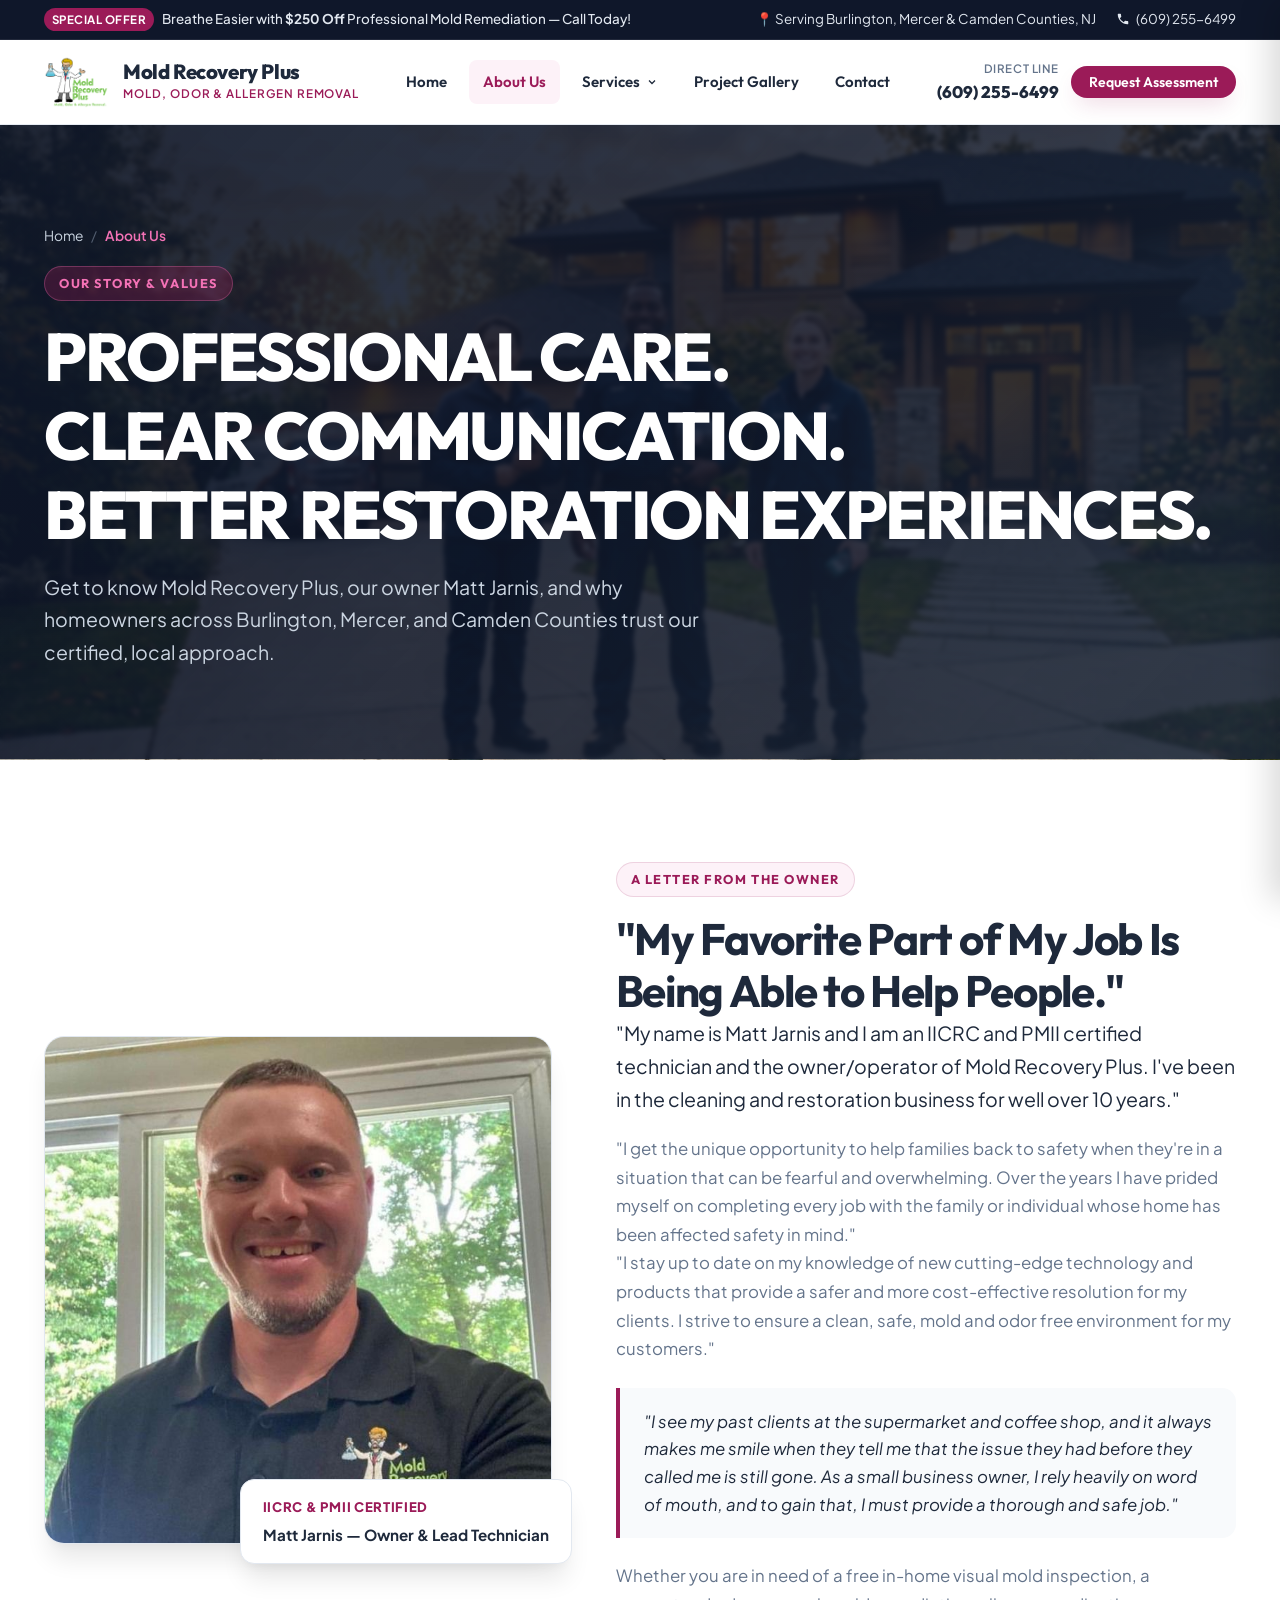
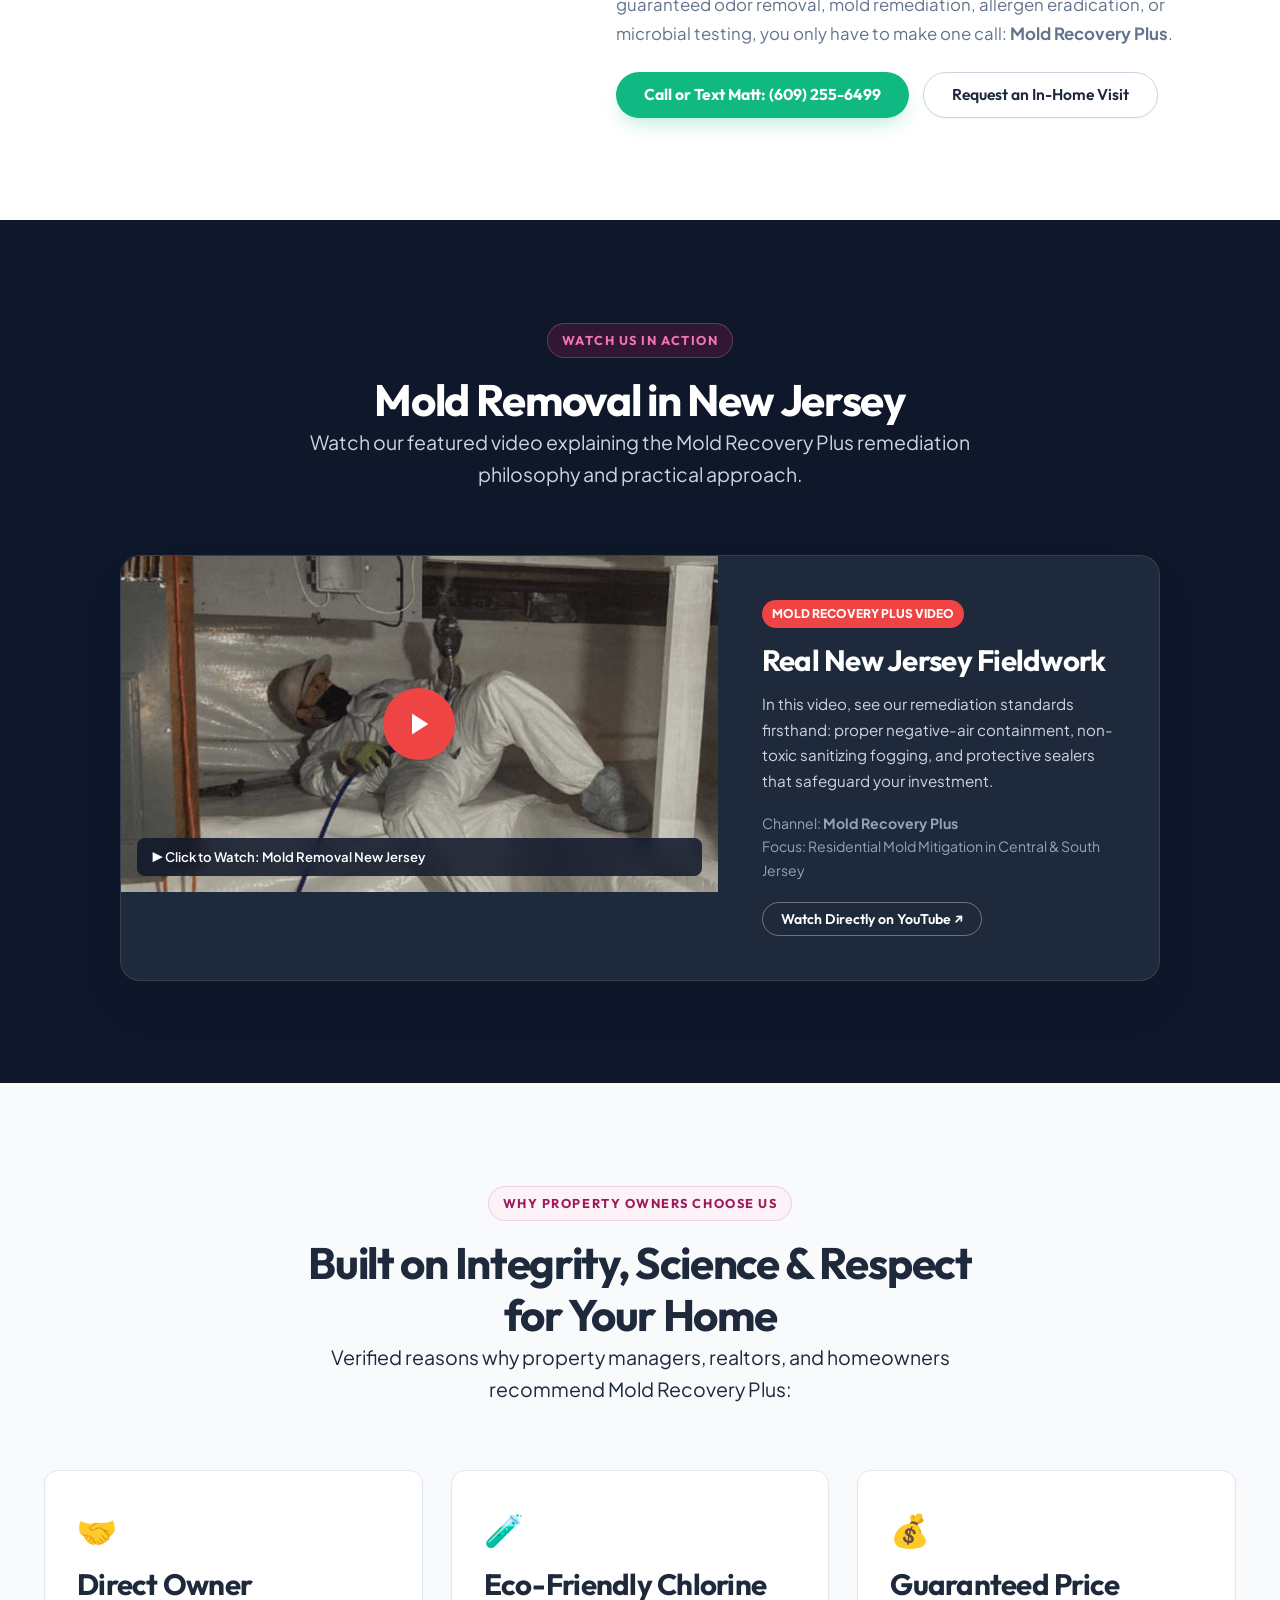
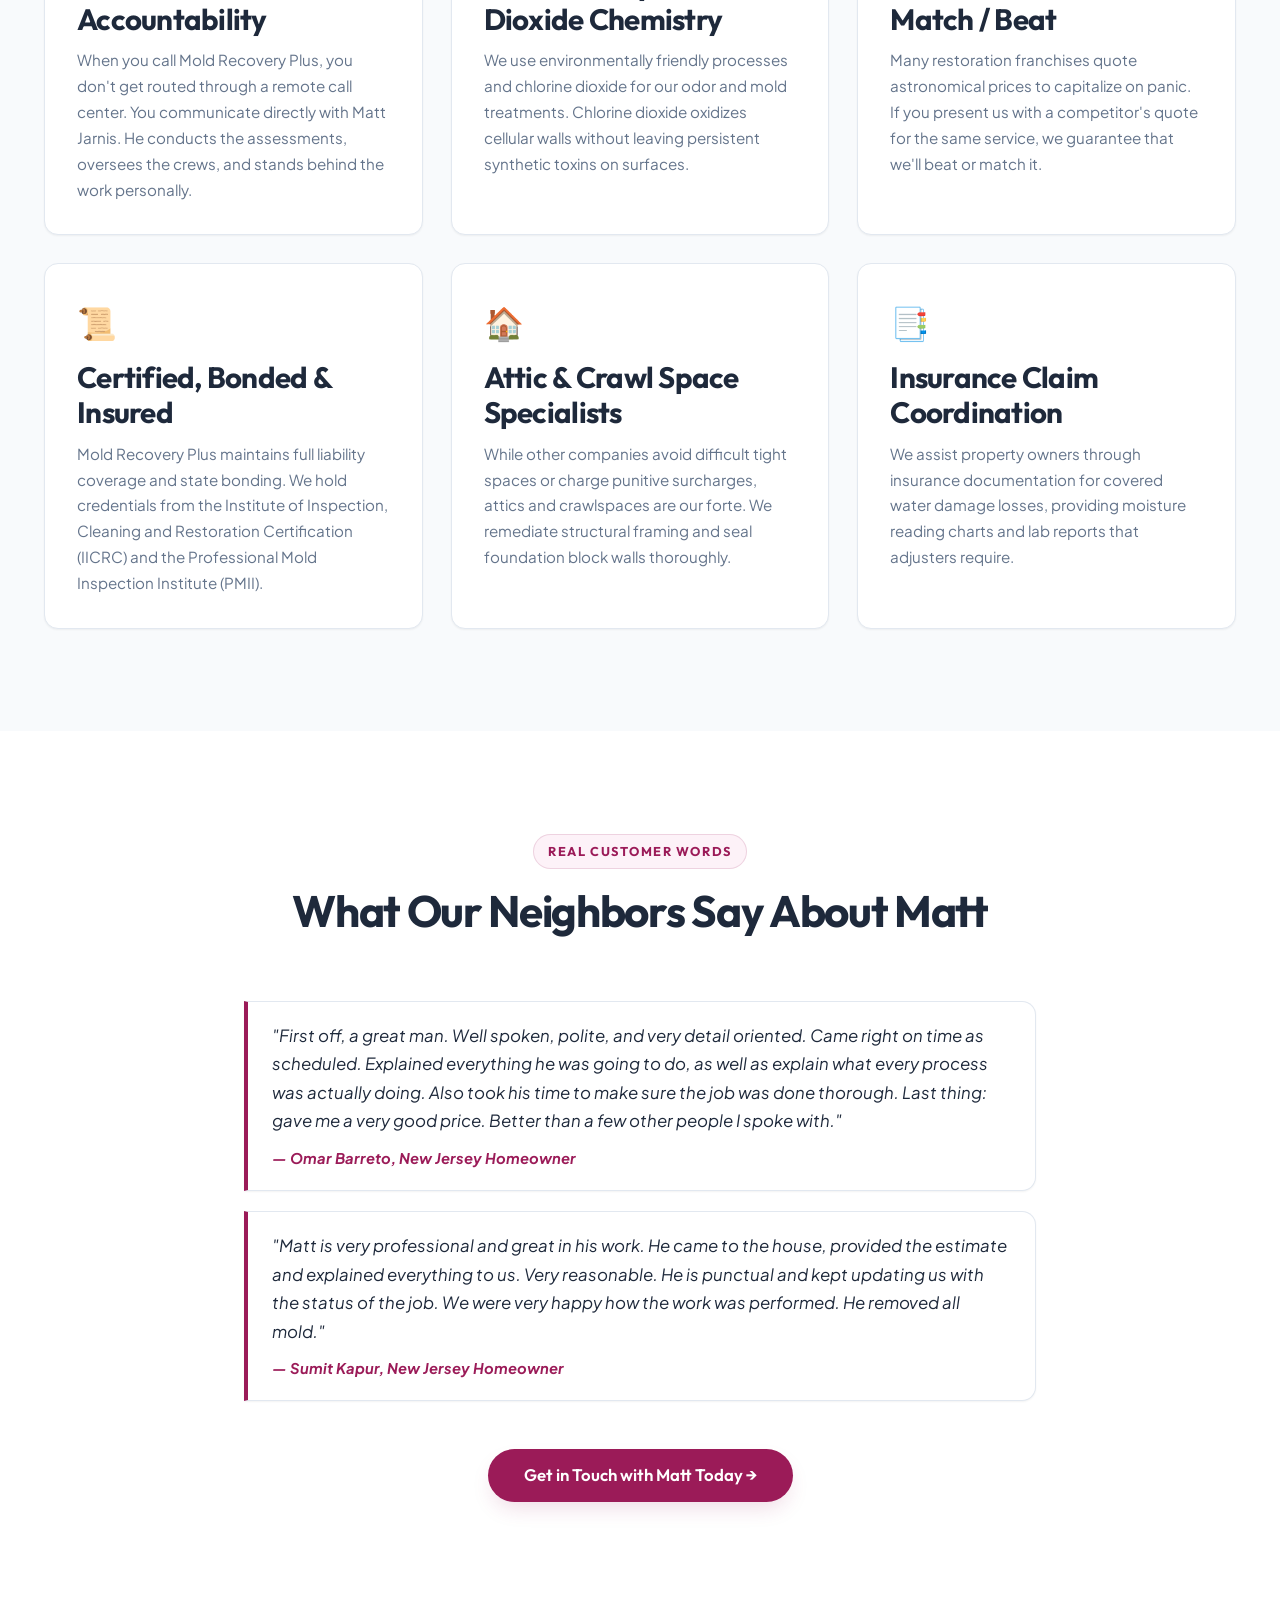
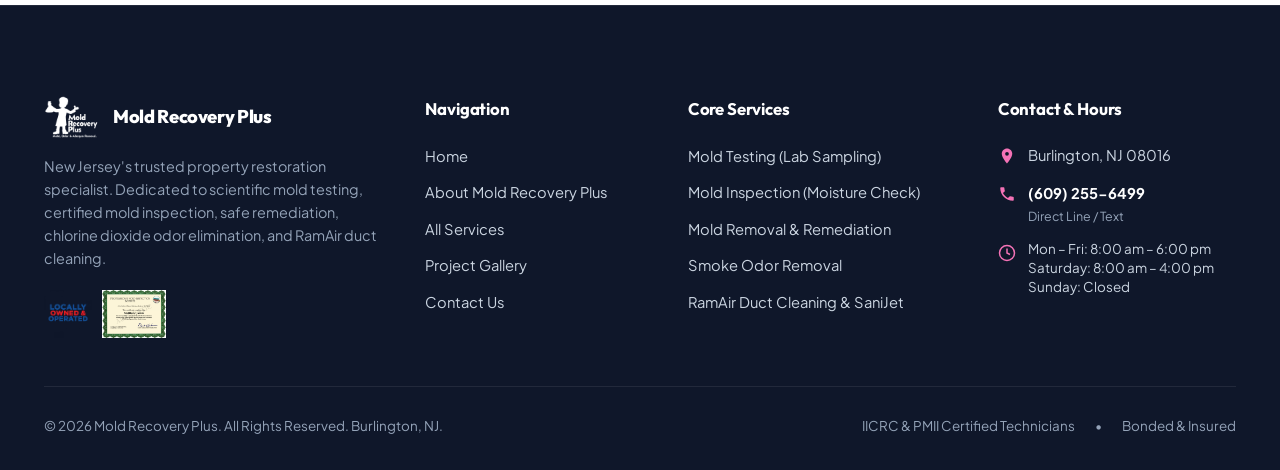
==== about.html @ 07873520 "first commit" ====
<!DOCTYPE html>
<html lang="en">
<head>
  <meta charset="UTF-8">
  <meta name="viewport" content="width=device-width, initial-scale=1.0">
  <title>About Mold Recovery Plus | Owner Matt Jarnis | New Jersey Restoration</title>
  <meta name="description" content="Learn about Mold Recovery Plus, led by IICRC & PMII certified technician Matt Jarnis. Over 10 years of trusted, owner-operated property restoration in Burlington & Mercer County, NJ.">
  <link rel="canonical" href="https://www.moldandodorsgonenj.com/why-choose-us">
  <link rel="stylesheet" href="css/styles.css">
  <link rel="icon" type="image/png" href="assets/images/logo.png">
  <meta name="referrer" content="strict-origin-when-cross-origin">
</head>
<body>

  <!-- Top Announcement Bar -->
  <aside class="top-bar" aria-label="Announcement">
    <div class="container top-bar-inner">
      <div class="top-bar-promo">
        <span class="badge">SPECIAL OFFER</span>
        <span>Breathe Easier with <strong>$250 Off</strong> Professional Mold Remediation — Call Today!</span>
      </div>
      <div class="top-bar-contacts">
        <span>📍 Serving Burlington, Mercer &amp; Camden Counties, NJ</span>
        <a href="tel:6092556499">
          <svg width="14" height="14" viewBox="0 0 24 24" fill="currentColor"><path d="M6.62 10.79c1.44 2.83 3.76 5.14 6.59 6.59l2.2-2.2c.27-.27.67-.36 1.02-.24 1.12.37 2.33.57 3.57.57.55 0 1 .45 1 1V20c0 .55-.45 1-1 1-9.39 0-17-7.61-17-17 0-.55.45-1 1-1h3.5c.55 0 1 .45 1 1 0 1.25.2 2.45.57 3.57.11.35.03.74-.25 1.02l-2.2 2.2z"/></svg>
          (609) 255-6499
        </a>
      </div>
    </div>
  </aside>

  <!-- Header -->
  <header class="main-header" role="banner">
    <div class="container header-inner">
      <a href="index.html" class="logo-wrapper">
        <img src="assets/images/logo.png" alt="Mold Recovery Plus Logo" class="logo-img" width="180" height="52">
        <div class="logo-text">
          <span class="logo-name">Mold Recovery Plus</span>
          <span class="logo-tagline">Mold, Odor &amp; Allergen Removal</span>
        </div>
      </a>

      <!-- Desktop Nav -->
      <nav class="nav-menu" aria-label="Main Navigation">
        <div class="nav-item"><a href="index.html" class="nav-link">Home</a></div>
        <div class="nav-item"><a href="about.html" class="nav-link active">About Us</a></div>
        
        <div class="nav-item has-dropdown">
          <a href="services.html" class="nav-link" aria-haspopup="true" aria-expanded="false">
            Services
            <svg width="12" height="12" viewBox="0 0 24 24" fill="none" stroke="currentColor" stroke-width="2.5"><polyline points="6 9 12 15 18 9"/></svg>
          </a>
          <div class="nav-dropdown" role="menu">
            <a href="services/mold-testing.html" class="dropdown-link" role="menuitem">
              <div class="dropdown-icon">🧪</div>
              <div class="dropdown-text">
                <span class="dropdown-title">Mold Testing</span>
                <span class="dropdown-desc">Scientific air &amp; surface certified lab analysis</span>
              </div>
            </a>
            <a href="services/mold-inspection.html" class="dropdown-link" role="menuitem">
              <div class="dropdown-icon">🔍</div>
              <div class="dropdown-text">
                <span class="dropdown-title">Mold Inspection</span>
                <span class="dropdown-desc">Thermal imaging &amp; moisture mapping assessment</span>
              </div>
            </a>
            <a href="services/mold-removal.html" class="dropdown-link" role="menuitem">
              <div class="dropdown-icon">🛡️</div>
              <div class="dropdown-text">
                <span class="dropdown-title">Mold Removal</span>
                <span class="dropdown-desc">Containment, TAVS vapor treatment &amp; sealers</span>
              </div>
            </a>
            <a href="services/smoke-odor-removal.html" class="dropdown-link" role="menuitem">
              <div class="dropdown-icon">💨</div>
              <div class="dropdown-text">
                <span class="dropdown-title">Smoke Odor Removal</span>
                <span class="dropdown-desc">Deep-penetrating Chlorine Dioxide technology</span>
              </div>
            </a>
            <a href="services/air-duct-cleaning.html" class="dropdown-link" role="menuitem">
              <div class="dropdown-icon">🌀</div>
              <div class="dropdown-text">
                <span class="dropdown-title">Air Duct Cleaning</span>
                <span class="dropdown-desc">RamAir &amp; SaniJet 99.99% microbial sanitization</span>
              </div>
            </a>
            <div class="dropdown-footer">
              <a href="services.html">View All Services Overview →</a>
            </div>
          </div>
        </div>

        <div class="nav-item"><a href="gallery.html" class="nav-link">Project Gallery</a></div>
        <div class="nav-item"><a href="contact.html" class="nav-link">Contact</a></div>
      </nav>

      <div class="header-actions">
        <div class="header-phone">
          <span class="header-phone-label">Direct Line</span>
          <a href="tel:6092556499" class="header-phone-number">(609) 255-6499</a>
        </div>
        <a href="contact.html" class="btn btn-primary btn-sm">Request Assessment</a>
        <button class="mobile-toggle" aria-label="Open mobile navigation menu">
          <svg width="24" height="24" viewBox="0 0 24 24" fill="none" stroke="currentColor" stroke-width="2"><line x1="3" y1="12" x2="21" y2="12"/><line x1="3" y1="6" x2="21" y2="6"/><line x1="3" y1="18" x2="21" y2="18"/></svg>
        </button>
      </div>
    </div>
  </header>

  <!-- Mobile Drawer -->
  <div class="drawer-overlay"></div>
  <aside class="mobile-drawer" aria-label="Mobile Navigation Drawer">
    <div class="mobile-drawer-header">
      <div class="logo-wrapper">
        <img src="assets/images/logo.png" alt="Mold Recovery Plus Logo" class="logo-img" style="height: 40px;">
        <span class="logo-name" style="font-size: 1.1rem;">Mold Recovery Plus</span>
      </div>
      <button class="mobile-drawer-close" aria-label="Close menu">&times;</button>
    </div>
    <nav class="mobile-nav-list">
      <a href="index.html" class="mobile-nav-link">Home</a>
      <a href="about.html" class="mobile-nav-link active">About Us</a>
      <div class="has-mobile-submenu">
        <a href="services.html" class="mobile-nav-link mobile-submenu-toggle">
          <span>Services</span>
          <span class="toggle-icon">▼</span>
        </a>
        <div class="mobile-submenu">
          <a href="services.html">All Services Overview</a>
          <a href="services/mold-testing.html">🧪 Mold Testing</a>
          <a href="services/mold-inspection.html">🔍 Mold Inspection</a>
          <a href="services/mold-removal.html">🛡️ Mold Removal</a>
          <a href="services/smoke-odor-removal.html">💨 Smoke Odor Removal</a>
          <a href="services/air-duct-cleaning.html">🌀 Air Duct Cleaning</a>
        </div>
      </div>
      <a href="gallery.html" class="mobile-nav-link">Project Gallery</a>
      <a href="contact.html" class="mobile-nav-link">Contact</a>
    </nav>
    <div class="mobile-drawer-cta">
      <a href="tel:6092556499" class="btn btn-phone">Call (609) 255-6499</a>
      <a href="contact.html" class="btn btn-primary">Free Inspection Inquiry</a>
    </div>
  </aside>

  <!-- About Hero -->
  <section class="page-hero page-hero-about">
    <div class="container">
      <div class="breadcrumbs">
        <a href="index.html">Home</a>
        <span class="separator">/</span>
        <span class="current">About Us</span>
      </div>
      <span class="eyebrow" style="background: rgba(155, 27, 88, 0.3); color: #F472B6; border-color: rgba(244,114,182,0.3);">
        OUR STORY &amp; VALUES
      </span>
      <h1>PROFESSIONAL CARE.<br>CLEAR COMMUNICATION.<br>BETTER RESTORATION EXPERIENCES.</h1>
      <p class="lead">
        Get to know Mold Recovery Plus, our owner Matt Jarnis, and why homeowners across Burlington, Mercer, and Camden Counties trust our certified, local approach.
      </p>
    </div>
  </section>

  <!-- Founder Message & Authentic Background -->
  <section class="section">
    <div class="container owner-story-grid">
      <div class="owner-card-visual">
        <div class="owner-image-frame">
          <img src="assets/images/matt-jarnis.jpg" alt="Matt Jarnis, Owner and Operator of Mold Recovery Plus" width="480" height="600">
        </div>
        <div class="owner-credential-badge">
          <span class="owner-badge-title">IICRC &amp; PMII Certified</span>
          <span class="owner-badge-sub">Matt Jarnis — Owner &amp; Lead Technician</span>
        </div>
      </div>

      <div>
        <span class="eyebrow">A Letter from the Owner</span>
        <h2>"My Favorite Part of My Job Is Being Able to Help People."</h2>
        <p class="lead" style="margin-bottom: 20px;">
          "My name is Matt Jarnis and I am an IICRC and PMII certified technician and the owner/operator of Mold Recovery Plus. I've been in the cleaning and restoration business for well over 10 years."
        </p>
        
        <p>
          "I get the unique opportunity to help families back to safety when they're in a situation that can be fearful and overwhelming. Over the years I have prided myself on completing every job with the family or individual whose home has been affected safety in mind."
        </p>

        <p>
          "I stay up to date on my knowledge of new cutting-edge technology and products that provide a safer and more cost-effective resolution for my clients. I strive to ensure a clean, safe, mold and odor free environment for my customers."
        </p>

        <div class="quote-box">
          "I see my past clients at the supermarket and coffee shop, and it always makes me smile when they tell me that the issue they had before they called me is still gone. As a small business owner, I rely heavily on word of mouth, and to gain that, I must provide a thorough and safe job."
        </div>

        <p>
          Whether you are in need of a free in-home visual mold inspection, a guaranteed odor removal, mold remediation, allergen eradication, or microbial testing, you only have to make one call: <strong>Mold Recovery Plus</strong>.
        </p>

        <div style="margin-top: 24px; display: flex; gap: 14px; flex-wrap: wrap;">
          <a href="tel:6092556499" class="btn btn-phone">Call or Text Matt: (609) 255-6499</a>
          <a href="contact.html" class="btn btn-secondary">Request an In-Home Visit</a>
        </div>
      </div>
    </div>
  </section>

  <!-- Video Showcase on About Page -->
  <section class="section section-dark">
    <div class="container">
      <div class="section-header text-center">
        <span class="eyebrow">Watch Us in Action</span>
        <h2>Mold Removal in New Jersey</h2>
        <p class="lead">Watch our featured video explaining the Mold Recovery Plus remediation philosophy and practical approach.</p>
      </div>

      <div class="video-feature-card" style="max-width: 1040px; margin: 0 auto;">
        <div class="video-frame-wrap" id="youtube-facade" data-video-id="8bl6xXmY_KE" role="button" tabindex="0" aria-label="Play Mold Removal New Jersey Video">
          <div class="video-facade-overlay">
            <img src="https://img.youtube.com/vi/8bl6xXmY_KE/maxresdefault.jpg" onerror="this.src='assets/images/crawlspace-sealer-worker.jpg'" alt="Mold Removal New Jersey by Mold Recovery Plus Video Thumbnail" class="video-facade-thumb">
            <div class="video-play-btn-pulse" aria-hidden="true">
              <svg width="28" height="28" viewBox="0 0 24 24" fill="#FFFFFF"><polygon points="6 3 20 12 6 21 6 3"/></svg>
            </div>
            <div class="video-facade-caption">
              <span>▶ Click to Watch: Mold Removal New Jersey</span>
            </div>
          </div>
          <iframe 
            id="youtube-iframe"
            style="display: none;"
            data-src="https://www.youtube.com/embed/8bl6xXmY_KE?autoplay=1&amp;rel=0&amp;modestbranding=1" 
            title="Mold Removal New Jersey by Mold Recovery Plus" 
            allow="accelerometer; autoplay; clipboard-write; encrypted-media; gyroscope; picture-in-picture; web-share" 
            referrerpolicy="strict-origin-when-cross-origin"
            allowfullscreen>
          </iframe>
        </div>
        <div class="video-content-wrap">
          <span class="video-badge">MOLD RECOVERY PLUS VIDEO</span>
          <h3 style="color: #fff; margin-bottom: 12px;">Real New Jersey Fieldwork</h3>
          <p style="color: #CBD5E1; font-size: 0.95rem; margin-bottom: 18px;">
            In this video, see our remediation standards firsthand: proper negative-air containment, non-toxic sanitizing fogging, and protective sealers that safeguard your investment.
          </p>
          <div style="font-size: 0.88rem; color: #94A3B8;">
            Channel: <strong>Mold Recovery Plus</strong><br>
            Focus: Residential Mold Mitigation in Central &amp; South Jersey
          </div>
          <div style="margin-top: 20px;">
            <a href="https://www.youtube.com/watch?v=8bl6xXmY_KE" target="_blank" rel="noopener noreferrer" class="btn btn-outline-white btn-sm">Watch Directly on YouTube ↗</a>
          </div>
        </div>
      </div>
    </div>
  </section>

  <!-- Why Customers Choose Us: Verified Principles -->
  <section class="section section-subtle">
    <div class="container">
      <div class="section-header text-center">
        <span class="eyebrow">Why Property Owners Choose Us</span>
        <h2>Built on Integrity, Science &amp; Respect for Your Home</h2>
        <p class="lead">Verified reasons why property managers, realtors, and homeowners recommend Mold Recovery Plus:</p>
      </div>

      <div style="display: grid; grid-template-columns: repeat(auto-fit, minmax(320px, 1fr)); gap: 28px;">
        <div style="background: #fff; padding: 32px; border-radius: var(--radius-md); border: 1px solid var(--color-border-subtle); box-shadow: var(--shadow-sm);">
          <div style="font-size: 2rem; margin-bottom: 12px;">🤝</div>
          <h3 style="margin-bottom: 10px;">Direct Owner Accountability</h3>
          <p style="font-size: 0.95rem;">
            When you call Mold Recovery Plus, you don't get routed through a remote call center. You communicate directly with Matt Jarnis. He conducts the assessments, oversees the crews, and stands behind the work personally.
          </p>
        </div>

        <div style="background: #fff; padding: 32px; border-radius: var(--radius-md); border: 1px solid var(--color-border-subtle); box-shadow: var(--shadow-sm);">
          <div style="font-size: 2rem; margin-bottom: 12px;">🧪</div>
          <h3 style="margin-bottom: 10px;">Eco-Friendly Chlorine Dioxide Chemistry</h3>
          <p style="font-size: 0.95rem;">
            We use environmentally friendly processes and chlorine dioxide for our odor and mold treatments. Chlorine dioxide oxidizes cellular walls without leaving persistent synthetic toxins on surfaces.
          </p>
        </div>

        <div style="background: #fff; padding: 32px; border-radius: var(--radius-md); border: 1px solid var(--color-border-subtle); box-shadow: var(--shadow-sm);">
          <div style="font-size: 2rem; margin-bottom: 12px;">💰</div>
          <h3 style="margin-bottom: 10px;">Guaranteed Price Match / Beat</h3>
          <p style="font-size: 0.95rem;">
            Many restoration franchises quote astronomical prices to capitalize on panic. If you present us with a competitor's quote for the same service, we guarantee that we'll beat or match it.
          </p>
        </div>

        <div style="background: #fff; padding: 32px; border-radius: var(--radius-md); border: 1px solid var(--color-border-subtle); box-shadow: var(--shadow-sm);">
          <div style="font-size: 2rem; margin-bottom: 12px;">📜</div>
          <h3 style="margin-bottom: 10px;">Certified, Bonded &amp; Insured</h3>
          <p style="font-size: 0.95rem;">
            Mold Recovery Plus maintains full liability coverage and state bonding. We hold credentials from the Institute of Inspection, Cleaning and Restoration Certification (IICRC) and the Professional Mold Inspection Institute (PMII).
          </p>
        </div>

        <div style="background: #fff; padding: 32px; border-radius: var(--radius-md); border: 1px solid var(--color-border-subtle); box-shadow: var(--shadow-sm);">
          <div style="font-size: 2rem; margin-bottom: 12px;">🏠</div>
          <h3 style="margin-bottom: 10px;">Attic &amp; Crawl Space Specialists</h3>
          <p style="font-size: 0.95rem;">
            While other companies avoid difficult tight spaces or charge punitive surcharges, attics and crawlspaces are our forte. We remediate structural framing and seal foundation block walls thoroughly.
          </p>
        </div>

        <div style="background: #fff; padding: 32px; border-radius: var(--radius-md); border: 1px solid var(--color-border-subtle); box-shadow: var(--shadow-sm);">
          <div style="font-size: 2rem; margin-bottom: 12px;">📑</div>
          <h3 style="margin-bottom: 10px;">Insurance Claim Coordination</h3>
          <p style="font-size: 0.95rem;">
            We assist property owners through insurance documentation for covered water damage losses, providing moisture reading charts and lab reports that adjusters require.
          </p>
        </div>
      </div>
    </div>
  </section>

  <!-- Customer Proof on About Page -->
  <section class="section">
    <div class="container container-narrow">
      <div class="section-header text-center">
        <span class="eyebrow">Real Customer Words</span>
        <h2>What Our Neighbors Say About Matt</h2>
      </div>

      <div style="display: flex; flex-direction: column; gap: 20px;">
        <div class="quote-box" style="margin: 0; background: #fff; border: 1px solid var(--color-border-subtle); border-left: 4px solid var(--color-brand-primary); box-shadow: var(--shadow-sm);">
          <p style="font-style: italic; margin-bottom: 10px; color: var(--color-text-main);">
            "First off, a great man. Well spoken, polite, and very detail oriented. Came right on time as scheduled. Explained everything he was going to do, as well as explain what every process was actually doing. Also took his time to make sure the job was done thorough. Last thing: gave me a very good price. Better than a few other people I spoke with."
          </p>
          <div style="font-weight: 700; font-size: 0.92rem; color: var(--color-brand-primary);">— Omar Barreto, New Jersey Homeowner</div>
        </div>

        <div class="quote-box" style="margin: 0; background: #fff; border: 1px solid var(--color-border-subtle); border-left: 4px solid var(--color-brand-primary); box-shadow: var(--shadow-sm);">
          <p style="font-style: italic; margin-bottom: 10px; color: var(--color-text-main);">
            "Matt is very professional and great in his work. He came to the house, provided the estimate and explained everything to us. Very reasonable. He is punctual and kept updating us with the status of the job. We were very happy how the work was performed. He removed all mold."
          </p>
          <div style="font-weight: 700; font-size: 0.92rem; color: var(--color-brand-primary);">— Sumit Kapur, New Jersey Homeowner</div>
        </div>
      </div>

      <div style="margin-top: 48px; text-align: center;">
        <a href="contact.html" class="btn btn-primary btn-lg">Get in Touch with Matt Today →</a>
      </div>
    </div>
  </section>

  <!-- Footer -->
  <footer class="site-footer" role="contentinfo">
    <div class="container">
      <div class="footer-grid">
        <div>
          <a href="index.html" class="logo-wrapper" style="margin-bottom: 16px;">
            <img src="assets/images/logo.png" alt="Mold Recovery Plus Logo" class="logo-img" style="filter: brightness(0) invert(1); height: 44px;">
            <span class="logo-name" style="color: #fff; font-size: 1.15rem;">Mold Recovery Plus</span>
          </a>
          <p style="font-size: 0.9rem; line-height: 1.6; color: #94A3B8; margin-bottom: 20px;">
            New Jersey's trusted property restoration specialist. Dedicated to scientific mold testing, certified mold inspection, safe remediation, chlorine dioxide odor elimination, and RamAir duct cleaning.
          </p>
          <div style="display: flex; gap: 10px; align-items: center;">
            <img src="assets/images/locally-owned.png" alt="Locally Owned and Operated" style="height: 48px; width: auto;" loading="lazy">
            <img src="assets/images/mold-cert.png" alt="Certified Mold Remediation Technician" style="height: 48px; width: auto;" loading="lazy">
          </div>
        </div>

        <div>
          <div class="footer-col-title">Navigation</div>
          <ul class="footer-links">
            <li><a href="index.html">Home</a></li>
            <li><a href="about.html">About Mold Recovery Plus</a></li>
            <li><a href="services.html">All Services</a></li>
            <li><a href="gallery.html">Project Gallery</a></li>
            <li><a href="contact.html">Contact Us</a></li>
          </ul>
        </div>

        <div>
          <div class="footer-col-title">Core Services</div>
          <ul class="footer-links">
            <li><a href="services/mold-testing.html">Mold Testing (Lab Sampling)</a></li>
            <li><a href="services/mold-inspection.html">Mold Inspection (Moisture Check)</a></li>
            <li><a href="services/mold-removal.html">Mold Removal &amp; Remediation</a></li>
            <li><a href="services/smoke-odor-removal.html">Smoke Odor Removal</a></li>
            <li><a href="services/air-duct-cleaning.html">RamAir Duct Cleaning &amp; SaniJet</a></li>
          </ul>
        </div>

        <div>
          <div class="footer-col-title">Contact &amp; Hours</div>
          <div class="footer-contact-item">
            <svg width="18" height="18" viewBox="0 0 24 24" fill="currentColor"><path d="M12 2C8.13 2 5 5.13 5 9c0 5.25 7 13 7 13s7-7.75 7-13c0-3.87-3.13-7-7-7zm0 9.5a2.5 2.5 0 0 1 0-5 2.5 2.5 0 0 1 0 5z"/></svg>
            <div>Burlington, NJ 08016</div>
          </div>
          <div class="footer-contact-item">
            <svg width="18" height="18" viewBox="0 0 24 24" fill="currentColor"><path d="M6.62 10.79c1.44 2.83 3.76 5.14 6.59 6.59l2.2-2.2c.27-.27.67-.36 1.02-.24 1.12.37 2.33.57 3.57.57.55 0 1 .45 1 1V20c0 .55-.45 1-1 1-9.39 0-17-7.61-17-17 0-.55.45-1 1-1h3.5c.55 0 1 .45 1 1 0 1.25.2 2.45.57 3.57.11.35.03.74-.25 1.02l-2.2 2.2z"/></svg>
            <div>
              <a href="tel:6092556499" style="color: #fff; font-weight: 700;">(609) 255-6499</a>
              <div style="font-size: 0.78rem; color: #94A3B8;">Direct Line / Text</div>
            </div>
          </div>
          <div class="footer-contact-item">
            <svg width="18" height="18" viewBox="0 0 24 24" fill="none" stroke="currentColor" stroke-width="2"><circle cx="12" cy="12" r="10"/><polyline points="12 6 12 12 16 14"/></svg>
            <div style="font-size: 0.84rem; line-height: 1.4;">
              Mon – Fri: 8:00 am – 6:00 pm<br>
              Saturday: 8:00 am – 4:00 pm<br>
              Sunday: Closed
            </div>
          </div>
        </div>
      </div>

      <div class="footer-bottom">
        <div>
          &copy; <span class="current-year">2026</span> Mold Recovery Plus. All Rights Reserved. Burlington, NJ.
        </div>
        <div class="footer-legal-links">
          <span>IICRC &amp; PMII Certified Technicians</span>
          <span>•</span>
          <span>Bonded &amp; Insured</span>
        </div>
      </div>
    </div>
  </footer>

  <a href="tel:6092556499" class="floating-mobile-call" aria-label="Direct Call to Mold Recovery Plus">
    <svg width="18" height="18" viewBox="0 0 24 24" fill="currentColor"><path d="M6.62 10.79c1.44 2.83 3.76 5.14 6.59 6.59l2.2-2.2c.27-.27.67-.36 1.02-.24 1.12.37 2.33.57 3.57.57.55 0 1 .45 1 1V20c0 .55-.45 1-1 1-9.39 0-17-7.61-17-17 0-.55.45-1 1-1h3.5c.55 0 1 .45 1 1 0 1.25.2 2.45.57 3.57.11.35.03.74-.25 1.02l-2.2 2.2z"/></svg>
    Call (609) 255-6499
  </a>

  <script src="js/main.js"></script>
</body>
</html>
---- css/styles.css ----
/* ==========================================================================
   MOLD RECOVERY PLUS — MASTER DESIGN SYSTEM
   Editorial, Clean, Architectural & Premium Aesthetic (21st.dev / Awwwards Inspired)
   ========================================================================== */

@import url('https://fonts.googleapis.com/css2?family=Outfit:wght@400;500;600;700;800&family=Plus+Jakarta+Sans:ital,wght@0,300;0,400;0,500;0,600;0,700;1,400;1,600&display=swap');

:root {
  /* Brand Palette (Derived from Real Identity) */
  --color-brand-primary: #9B1B58;       /* Mold Recovery Plus Magenta/Plum */
  --color-brand-primary-hover: #7E1446;
  --color-brand-primary-light: #FDF2F8;
  --color-brand-primary-glow: rgba(155, 27, 88, 0.18);
  --color-brand-teal: #0D9488;          /* Clean air & hygiene accent */
  --color-brand-teal-light: #F0FDFA;
  --color-brand-emerald: #10B981;       /* Eco-friendly / bio-safe accent */
  --color-brand-amber: #F59E0B;        /* Trust & warning accent */
  
  /* Neutrals */
  --color-bg-base: #FFFFFF;
  --color-bg-subtle: #F8FAFC;
  --color-bg-surface: #F1F5F9;
  --color-bg-dark: #0F172A;            /* Deep architectural slate */
  --color-bg-dark-surface: #1E293B;
  --color-bg-dark-elevated: #334155;
  
  /* Text */
  --color-text-main: #1E293B;
  --color-text-muted: #64748B;
  --color-text-light: #94A3B8;
  --color-text-inverse: #FFFFFF;
  --color-text-inverse-muted: #CBD5E1;
  
  /* Borders */
  --color-border-subtle: #E2E8F0;
  --color-border-medium: #CBD5E1;
  --color-border-dark: #334155;
  
  /* Typography */
  --font-display: 'Outfit', -apple-system, BlinkMacSystemFont, sans-serif;
  --font-sans: 'Plus Jakarta Sans', -apple-system, BlinkMacSystemFont, sans-serif;
  
  /* Shadows */
  --shadow-sm: 0 1px 2px 0 rgba(0, 0, 0, 0.05);
  --shadow-md: 0 4px 6px -1px rgba(0, 0, 0, 0.07), 0 2px 4px -2px rgba(0, 0, 0, 0.05);
  --shadow-lg: 0 10px 15px -3px rgba(0, 0, 0, 0.08), 0 4px 6px -4px rgba(0, 0, 0, 0.04);
  --shadow-xl: 0 20px 25px -5px rgba(0, 0, 0, 0.09), 0 8px 10px -6px rgba(0, 0, 0, 0.04);
  --shadow-2xl: 0 25px 50px -12px rgba(15, 23, 42, 0.18);
  --shadow-card-hover: 0 22px 35px -10px rgba(155, 27, 88, 0.12), 0 10px 18px -6px rgba(15, 23, 42, 0.08);

  /* Layout */
  --max-w-content: 1240px;
  --max-w-narrow: 840px;
  --header-height: 84px;
  --topbar-height: 40px;
  --radius-sm: 8px;
  --radius-md: 14px;
  --radius-lg: 20px;
  --radius-xl: 28px;
  --radius-full: 9999px;
  
  /* Transitions */
  --transition-fast: 180ms cubic-bezier(0.16, 1, 0.3, 1);
  --transition-base: 280ms cubic-bezier(0.16, 1, 0.3, 1);
  --transition-slow: 450ms cubic-bezier(0.16, 1, 0.3, 1);
}

/* Base Reset & Typography */
*, *::before, *::after {
  box-sizing: border-box;
  margin: 0;
  padding: 0;
}

html {
  scroll-behavior: smooth;
  font-size: 16px;
  -webkit-text-size-adjust: 100%;
}

body {
  font-family: var(--font-sans);
  color: var(--color-text-main);
  background-color: var(--color-bg-base);
  line-height: 1.65;
  -webkit-font-smoothing: antialiased;
  -moz-osx-font-smoothing: grayscale;
  overflow-x: hidden;
}

img {
  max-width: 100%;
  height: auto;
  display: block;
}

a {
  color: inherit;
  text-decoration: none;
  transition: color var(--transition-fast);
}

button {
  font-family: inherit;
  cursor: pointer;
  border: none;
  background: none;
}

ul, ol {
  list-style: none;
}

/* Headings */
h1, h2, h3, h4, h5, h6 {
  font-family: var(--font-display);
  font-weight: 700;
  line-height: 1.18;
  color: var(--color-text-main);
  letter-spacing: -0.025em;
}

h1 {
  font-size: clamp(2.4rem, 4.5vw + 1rem, 4.2rem);
  font-weight: 800;
  letter-spacing: -0.035em;
}

h2 {
  font-size: clamp(1.85rem, 3vw + 0.5rem, 2.75rem);
  letter-spacing: -0.03em;
}

h3 {
  font-size: clamp(1.4rem, 1.8vw + 0.4rem, 1.95rem);
  font-weight: 700;
}

h4 {
  font-size: 1.25rem;
  font-weight: 600;
}

p {
  color: var(--color-text-muted);
  font-size: 1.05rem;
  line-height: 1.7;
}

p.lead {
  font-size: 1.22rem;
  line-height: 1.68;
  color: var(--color-text-main);
  font-weight: 400;
}

/* Container */
.container {
  width: 100%;
  max-width: var(--max-w-content);
  margin-left: auto;
  margin-right: auto;
  padding-left: 24px;
  padding-right: 24px;
}

.container-narrow {
  max-width: var(--max-w-narrow);
}

/* Section Spacing */
.section {
  padding-top: clamp(64px, 8vw, 110px);
  padding-bottom: clamp(64px, 8vw, 110px);
  position: relative;
}

.section-sm {
  padding-top: 48px;
  padding-bottom: 48px;
}

.section-dark {
  background-color: var(--color-bg-dark);
  color: var(--color-text-inverse);
}

.section-dark h1,
.section-dark h2,
.section-dark h3,
.section-dark h4 {
  color: var(--color-text-inverse);
}

.section-dark p {
  color: var(--color-text-inverse-muted);
}

.section-subtle {
  background-color: var(--color-bg-subtle);
}

/* Section Headers */
.section-header {
  margin-bottom: clamp(36px, 5vw, 64px);
}

.section-header.text-center {
  text-align: center;
  max-width: 720px;
  margin-left: auto;
  margin-right: auto;
}

.eyebrow {
  display: inline-flex;
  align-items: center;
  gap: 8px;
  text-transform: uppercase;
  font-family: var(--font-display);
  font-size: 0.8rem;
  font-weight: 700;
  letter-spacing: 0.12em;
  color: var(--color-brand-primary);
  background: var(--color-brand-primary-light);
  padding: 6px 14px;
  border-radius: var(--radius-full);
  margin-bottom: 16px;
  border: 1px solid rgba(155, 27, 88, 0.15);
}

.section-dark .eyebrow {
  background: rgba(155, 27, 88, 0.25);
  color: #F472B6;
  border-color: rgba(244, 114, 182, 0.3);
}

/* Buttons */
.btn {
  display: inline-flex;
  align-items: center;
  justify-content: center;
  gap: 10px;
  font-family: var(--font-display);
  font-weight: 600;
  font-size: 0.98rem;
  padding: 14px 28px;
  border-radius: var(--radius-full);
  transition: all var(--transition-base);
  text-decoration: none;
  line-height: 1;
  white-space: nowrap;
  position: relative;
  overflow: hidden;
}

.btn-primary {
  background: var(--color-brand-primary);
  color: #FFFFFF !important;
  box-shadow: 0 10px 22px -6px var(--color-brand-primary-glow);
}

.btn-primary:hover {
  background: var(--color-brand-primary-hover);
  transform: translateY(-2px);
  box-shadow: 0 14px 26px -6px rgba(155, 27, 88, 0.35);
}

.btn-secondary {
  background: #FFFFFF;
  color: var(--color-text-main);
  border: 1px solid var(--color-border-medium);
  box-shadow: var(--shadow-sm);
}

.btn-secondary:hover {
  background: var(--color-bg-subtle);
  border-color: var(--color-text-main);
  transform: translateY(-2px);
  box-shadow: var(--shadow-md);
}

.btn-dark {
  background: var(--color-bg-dark);
  color: #FFFFFF !important;
}

.btn-dark:hover {
  background: var(--color-bg-dark-surface);
  transform: translateY(-2px);
}

.btn-outline-white {
  background: transparent;
  color: #FFFFFF !important;
  border: 1px solid rgba(255, 255, 255, 0.35);
}

.btn-outline-white:hover {
  background: rgba(255, 255, 255, 0.1);
  border-color: #FFFFFF;
  transform: translateY(-2px);
}

.btn-phone {
  background: #10B981;
  color: #FFFFFF !important;
  font-weight: 700;
  box-shadow: 0 10px 20px -6px rgba(16, 185, 129, 0.3);
}

.btn-phone:hover {
  background: #059669;
  transform: translateY(-2px);
}

.btn-sm {
  padding: 9px 18px;
  font-size: 0.88rem;
}

.btn-lg {
  padding: 18px 36px;
  font-size: 1.05rem;
}

/* ==========================================================================
   TOP ANNOUNCEMENT BAR
   ========================================================================== */
.top-bar {
  background-color: var(--color-bg-dark);
  color: #E2E8F0;
  font-size: 0.84rem;
  padding: 8px 0;
  border-bottom: 1px solid rgba(255, 255, 255, 0.08);
}

.top-bar-inner {
  display: flex;
  align-items: center;
  justify-content: space-between;
  gap: 16px;
}

.top-bar-promo {
  display: flex;
  align-items: center;
  gap: 8px;
  font-weight: 500;
}

.top-bar-promo .badge {
  background: var(--color-brand-primary);
  color: #FFFFFF;
  font-size: 0.72rem;
  font-weight: 700;
  padding: 2px 8px;
  border-radius: var(--radius-full);
  letter-spacing: 0.04em;
}

.top-bar-contacts {
  display: flex;
  align-items: center;
  gap: 20px;
}

.top-bar-contacts a {
  display: inline-flex;
  align-items: center;
  gap: 6px;
  color: #E2E8F0;
}

.top-bar-contacts a:hover {
  color: #FFFFFF;
}

/* ==========================================================================
   NAVIGATION BAR (DESKTOP & MOBILE)
   ========================================================================== */
.main-header {
  position: sticky;
  top: 0;
  z-index: 1000;
  background: rgba(255, 255, 255, 0.94);
  backdrop-filter: blur(14px);
  -webkit-backdrop-filter: blur(14px);
  border-bottom: 1px solid rgba(226, 232, 240, 0.85);
  transition: all var(--transition-base);
}

.header-scrolled {
  box-shadow: 0 10px 30px -10px rgba(15, 23, 42, 0.08);
  background: rgba(255, 255, 255, 0.98);
}

.header-inner {
  display: flex;
  align-items: center;
  justify-content: space-between;
  height: var(--header-height);
  gap: 24px;
}

.logo-wrapper {
  display: flex;
  align-items: center;
  gap: 14px;
  text-decoration: none;
}

.logo-img {
  height: 52px;
  width: auto;
  object-fit: contain;
}

.logo-text {
  display: flex;
  flex-direction: column;
}

.logo-name {
  font-family: var(--font-display);
  font-weight: 800;
  font-size: 1.28rem;
  color: var(--color-text-main);
  letter-spacing: -0.02em;
  line-height: 1.1;
}

.logo-tagline {
  font-size: 0.73rem;
  font-weight: 600;
  text-transform: uppercase;
  color: var(--color-brand-primary);
  letter-spacing: 0.08em;
}

/* Nav Menu */
.nav-menu {
  display: flex;
  align-items: center;
  gap: 8px;
}

.nav-item {
  position: relative;
}

.nav-link {
  display: inline-flex;
  align-items: center;
  gap: 6px;
  font-family: var(--font-display);
  font-weight: 600;
  font-size: 0.94rem;
  color: var(--color-text-main);
  padding: 10px 14px;
  border-radius: var(--radius-sm);
  transition: all var(--transition-fast);
}

.nav-link:hover,
.nav-link.active {
  color: var(--color-brand-primary);
  background: var(--color-brand-primary-light);
}

/* Dropdown Menu */
.has-dropdown:hover .nav-dropdown,
.has-dropdown:focus-within .nav-dropdown {
  opacity: 1;
  visibility: visible;
  transform: translateY(0);
}

.nav-dropdown {
  position: absolute;
  top: calc(100% + 4px);
  left: 0;
  width: 320px;
  background: #FFFFFF;
  border: 1px solid var(--color-border-subtle);
  border-radius: var(--radius-md);
  box-shadow: var(--shadow-xl);
  padding: 10px;
  opacity: 0;
  visibility: hidden;
  transform: translateY(10px);
  transition: all var(--transition-base);
  z-index: 100;
}

.dropdown-link {
  display: flex;
  align-items: flex-start;
  gap: 12px;
  padding: 10px 12px;
  border-radius: var(--radius-sm);
  transition: background var(--transition-fast);
}

.dropdown-link:hover {
  background: var(--color-bg-subtle);
}

.dropdown-icon {
  width: 34px;
  height: 34px;
  background: var(--color-brand-primary-light);
  color: var(--color-brand-primary);
  border-radius: 8px;
  display: flex;
  align-items: center;
  justify-content: center;
  flex-shrink: 0;
}

.dropdown-text {
  display: flex;
  flex-direction: column;
}

.dropdown-title {
  font-weight: 700;
  font-size: 0.92rem;
  color: var(--color-text-main);
}

.dropdown-desc {
  font-size: 0.78rem;
  color: var(--color-text-muted);
  line-height: 1.35;
}

.dropdown-footer {
  border-top: 1px solid var(--color-border-subtle);
  margin-top: 8px;
  padding-top: 8px;
}

.dropdown-footer a {
  display: flex;
  align-items: center;
  justify-content: space-between;
  padding: 8px 12px;
  font-size: 0.84rem;
  font-weight: 700;
  color: var(--color-brand-primary);
  border-radius: var(--radius-sm);
}

.dropdown-footer a:hover {
  background: var(--color-brand-primary-light);
}

/* Header Action buttons */
.header-actions {
  display: flex;
  align-items: center;
  gap: 12px;
}

.header-phone {
  display: flex;
  flex-direction: column;
  text-align: right;
}

.header-phone-label {
  font-size: 0.72rem;
  font-weight: 600;
  color: var(--color-text-muted);
  text-transform: uppercase;
  letter-spacing: 0.05em;
}

.header-phone-number {
  font-family: var(--font-display);
  font-weight: 800;
  font-size: 1.05rem;
  color: var(--color-text-main);
}

.header-phone-number:hover {
  color: var(--color-brand-primary);
}

/* Mobile Toggle */
.mobile-toggle {
  display: none;
  width: 44px;
  height: 44px;
  border-radius: var(--radius-sm);
  background: var(--color-bg-subtle);
  border: 1px solid var(--color-border-subtle);
  align-items: center;
  justify-content: center;
  color: var(--color-text-main);
}

/* Mobile Drawer */
.mobile-drawer {
  position: fixed;
  top: 0;
  right: 0;
  width: 85%;
  max-width: 400px;
  height: 100vh;
  background: #FFFFFF;
  box-shadow: -10px 0 30px rgba(0, 0, 0, 0.15);
  z-index: 2000;
  padding: 24px;
  display: flex;
  flex-direction: column;
  transform: translateX(100%);
  transition: transform var(--transition-base);
  overflow-y: auto;
}

.mobile-drawer.open {
  transform: translateX(0);
}

.mobile-drawer-header {
  display: flex;
  align-items: center;
  justify-content: space-between;
  padding-bottom: 20px;
  border-bottom: 1px solid var(--color-border-subtle);
  margin-bottom: 20px;
}

.mobile-drawer-close {
  width: 36px;
  height: 36px;
  border-radius: 50%;
  background: var(--color-bg-subtle);
  display: flex;
  align-items: center;
  justify-content: center;
  font-size: 1.2rem;
}

.mobile-nav-list {
  display: flex;
  flex-direction: column;
  gap: 6px;
}

.mobile-nav-link {
  font-family: var(--font-display);
  font-size: 1.05rem;
  font-weight: 600;
  padding: 12px;
  border-radius: var(--radius-sm);
  display: flex;
  align-items: center;
  justify-content: space-between;
}

.mobile-nav-link:hover,
.mobile-nav-link.active {
  background: var(--color-brand-primary-light);
  color: var(--color-brand-primary);
}

.mobile-submenu {
  padding-left: 14px;
  margin-top: 4px;
  display: none;
  flex-direction: column;
  gap: 4px;
  border-left: 2px solid var(--color-brand-primary-light);
}

.mobile-submenu.open {
  display: flex;
}

.mobile-submenu a {
  padding: 8px 12px;
  font-size: 0.92rem;
  color: var(--color-text-muted);
}

.mobile-submenu a:hover {
  color: var(--color-brand-primary);
}

.mobile-drawer-cta {
  margin-top: auto;
  padding-top: 24px;
  display: flex;
  flex-direction: column;
  gap: 12px;
}

.drawer-overlay {
  position: fixed;
  inset: 0;
  background: rgba(15, 23, 42, 0.4);
  backdrop-filter: blur(4px);
  z-index: 1999;
  opacity: 0;
  visibility: hidden;
  transition: all var(--transition-base);
}

.drawer-overlay.active {
  opacity: 1;
  visibility: visible;
}

/* ==========================================================================
   HERO SECTIONS
   ========================================================================== */
.hero {
  position: relative;
  background-color: #0F172A;
  background-image: linear-gradient(135deg, rgba(15, 23, 42, 0.92) 0%, rgba(15, 23, 42, 0.78) 55%, rgba(30, 41, 59, 0.72) 100%), url('../assets/images/hero-luxury-estate-bg.jpg');
  background-size: cover;
  background-position: center;
  background-repeat: no-repeat;
  color: #FFFFFF;
  padding-top: clamp(60px, 8vw, 100px);
  padding-bottom: clamp(60px, 8vw, 120px);
  overflow: hidden;
}

.hero::before {
  content: '';
  position: absolute;
  top: 0;
  right: 0;
  width: 60%;
  height: 100%;
  background: radial-gradient(circle at 80% 20%, rgba(155, 27, 88, 0.28) 0%, transparent 60%);
  pointer-events: none;
}

.hero-grid {
  display: grid;
  grid-template-columns: 1.15fr 0.85fr;
  gap: clamp(32px, 5vw, 64px);
  align-items: center;
  position: relative;
  z-index: 2;
}

.hero-content {
  display: flex;
  flex-direction: column;
  align-items: flex-start;
}

.hero-pill {
  display: inline-flex;
  align-items: center;
  gap: 8px;
  background: rgba(255, 255, 255, 0.1);
  border: 1px solid rgba(255, 255, 255, 0.2);
  padding: 6px 14px;
  border-radius: var(--radius-full);
  font-size: 0.82rem;
  font-weight: 600;
  color: #F8FAFC;
  margin-bottom: 20px;
  backdrop-filter: blur(8px);
}

.hero-pill-dot {
  width: 8px;
  height: 8px;
  background-color: var(--color-brand-emerald);
  border-radius: 50%;
  box-shadow: 0 0 10px var(--color-brand-emerald);
}

.hero-title {
  color: #FFFFFF;
  margin-bottom: 20px;
  line-height: 1.12;
}

.hero-title span.accent {
  color: #F472B6;
  position: relative;
}

.hero-subtitle {
  color: #CBD5E1;
  font-size: clamp(1.05rem, 1.2vw + 0.3rem, 1.24rem);
  line-height: 1.68;
  margin-bottom: 32px;
  max-width: 580px;
}

.hero-ctas {
  display: flex;
  flex-wrap: wrap;
  gap: 14px;
  margin-bottom: 36px;
}

.hero-trust-row {
  display: flex;
  align-items: center;
  flex-wrap: wrap;
  gap: 24px;
  padding-top: 24px;
  border-top: 1px solid rgba(255, 255, 255, 0.12);
  width: 100%;
}

.hero-trust-item {
  display: flex;
  align-items: center;
  gap: 10px;
  font-size: 0.86rem;
  font-weight: 600;
  color: #E2E8F0;
}

.hero-trust-icon {
  color: var(--color-brand-emerald);
}

/* Hero Media & Visual Card */
.hero-visual {
  position: relative;
}

.hero-image-card {
  position: relative;
  border-radius: var(--radius-lg);
  overflow: hidden;
  box-shadow: 0 25px 60px -15px rgba(0, 0, 0, 0.5);
  border: 1px solid rgba(255, 255, 255, 0.15);
  background: var(--color-bg-dark-surface);
}

.hero-image-card img {
  width: 100%;
  height: 480px;
  object-fit: cover;
  transition: transform var(--transition-slow);
}

.hero-image-card:hover img {
  transform: scale(1.03);
}

.hero-floating-card {
  position: absolute;
  bottom: -24px;
  left: -24px;
  background: rgba(255, 255, 255, 0.95);
  backdrop-filter: blur(12px);
  padding: 16px 20px;
  border-radius: var(--radius-md);
  box-shadow: var(--shadow-xl);
  display: flex;
  align-items: center;
  gap: 14px;
  max-width: 280px;
  border: 1px solid var(--color-border-subtle);
  color: var(--color-text-main);
}

.hero-floating-icon {
  width: 44px;
  height: 44px;
  border-radius: 10px;
  background: var(--color-brand-primary-light);
  color: var(--color-brand-primary);
  display: flex;
  align-items: center;
  justify-content: center;
  font-size: 1.3rem;
  flex-shrink: 0;
}

.hero-floating-title {
  font-size: 0.86rem;
  font-weight: 800;
  line-height: 1.2;
}

.hero-floating-subtitle {
  font-size: 0.74rem;
  color: var(--color-text-muted);
}

/* Secondary Page Hero with authentic niche background images */
.page-hero {
  position: relative;
  background-color: #0F172A;
  background-size: cover;
  background-position: center;
  background-repeat: no-repeat;
  color: #FFFFFF;
  padding: clamp(72px, 8vw, 100px) 0 clamp(64px, 7vw, 92px);
  overflow: hidden;
  border-bottom: 1px solid rgba(255, 255, 255, 0.08);
}

.page-hero::before {
  content: '';
  position: absolute;
  inset: 0;
  background: linear-gradient(135deg, rgba(15, 23, 42, 0.93) 0%, rgba(15, 23, 42, 0.85) 50%, rgba(30, 41, 59, 0.88) 100%);
  backdrop-filter: blur(2px);
  z-index: 1;
}

.page-hero > .container {
  position: relative;
  z-index: 2;
}

/* Niche-Specific Page Hero Backgrounds */
.page-hero-about {
  background-image: url('../assets/images/team-sunset.jpg');
}

.page-hero-services {
  background-image: url('../assets/images/crawlspace-remediation.jpg');
}

.page-hero-testing {
  background-image: url('../assets/images/technician-inspecting.jpg');
}

.page-hero-inspection {
  background-image: url('../assets/images/thermal-inspection.jpg');
}

.page-hero-removal {
  background-image: url('../assets/images/crawlspace-sealer-worker.jpg');
}

.page-hero-odor {
  background-image: url('../assets/images/wet-fogging-vapor.jpg');
}

.page-hero-ducts {
  background-image: url('../assets/images/air-duct-action.jpg');
}

.page-hero-gallery {
  background-image: url('../assets/images/basement-renovation-after.jpg');
}

.page-hero-contact {
  background-image: url('../assets/images/modern-family-estate.jpg');
}

.breadcrumbs {
  display: flex;
  align-items: center;
  gap: 8px;
  font-size: 0.86rem;
  color: var(--color-text-light);
  margin-bottom: 18px;
}

.breadcrumbs a {
  color: #CBD5E1;
}

.breadcrumbs a:hover {
  color: #FFFFFF;
}

.breadcrumbs span.separator {
  opacity: 0.5;
}

.breadcrumbs span.current {
  color: #F472B6;
  font-weight: 600;
}

.page-hero h1 {
  color: #FFFFFF;
  margin-bottom: 16px;
}

.page-hero p.lead {
  color: #CBD5E1;
  max-width: 700px;
}

/* ==========================================================================
   TRUST & CREDENTIAL STRIP
   ========================================================================== */
.trust-strip {
  background: #FFFFFF;
  border-bottom: 1px solid var(--color-border-subtle);
  padding: 24px 0;
  box-shadow: var(--shadow-sm);
}

.trust-strip-grid {
  display: grid;
  grid-template-columns: repeat(auto-fit, minmax(220px, 1fr));
  gap: 20px;
  align-items: center;
}

.trust-badge-item {
  display: flex;
  align-items: center;
  gap: 12px;
}

.trust-badge-icon {
  width: 44px;
  height: 44px;
  border-radius: var(--radius-sm);
  background: var(--color-bg-subtle);
  border: 1px solid var(--color-border-subtle);
  display: flex;
  align-items: center;
  justify-content: center;
  color: var(--color-brand-primary);
  flex-shrink: 0;
}

.trust-badge-text {
  display: flex;
  flex-direction: column;
}

.trust-badge-title {
  font-weight: 700;
  font-size: 0.92rem;
  color: var(--color-text-main);
  line-height: 1.2;
}

.trust-badge-sub {
  font-size: 0.78rem;
  color: var(--color-text-muted);
}

/* ==========================================================================
   SERVICES GRID & CARDS
   ========================================================================== */
.services-grid {
  display: grid;
  grid-template-columns: repeat(auto-fit, minmax(340px, 1fr));
  gap: 28px;
}

.service-card {
  background: #FFFFFF;
  border-radius: var(--radius-md);
  border: 1px solid var(--color-border-subtle);
  box-shadow: var(--shadow-md);
  overflow: hidden;
  display: flex;
  flex-direction: column;
  transition: all var(--transition-base);
  position: relative;
}

.service-card:hover {
  transform: translateY(-6px);
  box-shadow: var(--shadow-card-hover);
  border-color: rgba(155, 27, 88, 0.3);
}

.service-card-media {
  position: relative;
  height: 220px;
  overflow: hidden;
  background: var(--color-bg-subtle);
}

.service-card-media img {
  width: 100%;
  height: 100%;
  object-fit: cover;
  transition: transform var(--transition-slow);
}

.service-card:hover .service-card-media img {
  transform: scale(1.06);
}

.service-number {
  position: absolute;
  top: 14px;
  left: 14px;
  background: rgba(15, 23, 42, 0.85);
  color: #FFFFFF;
  font-family: var(--font-display);
  font-size: 0.75rem;
  font-weight: 800;
  padding: 4px 10px;
  border-radius: var(--radius-full);
  letter-spacing: 0.05em;
  backdrop-filter: blur(6px);
}

.service-card-body {
  padding: 24px;
  display: flex;
  flex-direction: column;
  flex-grow: 1;
}

.service-card-title {
  font-size: 1.35rem;
  margin-bottom: 10px;
  color: var(--color-text-main);
}

.service-card-desc {
  font-size: 0.95rem;
  color: var(--color-text-muted);
  line-height: 1.6;
  margin-bottom: 18px;
  flex-grow: 1;
}

.service-features-list {
  display: flex;
  flex-direction: column;
  gap: 8px;
  margin-bottom: 22px;
  padding-bottom: 18px;
  border-bottom: 1px solid var(--color-border-subtle);
}

.service-features-list li {
  display: flex;
  align-items: center;
  gap: 8px;
  font-size: 0.86rem;
  font-weight: 500;
  color: var(--color-text-main);
}

.service-features-list li svg {
  color: var(--color-brand-primary);
  flex-shrink: 0;
}

.service-card-footer {
  display: flex;
  align-items: center;
  justify-content: space-between;
}

.service-link {
  font-weight: 700;
  font-size: 0.9rem;
  color: var(--color-brand-primary);
  display: inline-flex;
  align-items: center;
  gap: 6px;
}

.service-link:hover {
  color: var(--color-brand-primary-hover);
  gap: 9px;
}

/* ==========================================================================
   INTERACTIVE BEFORE & AFTER COMPARISON SLIDER
   ========================================================================== */
.ba-slider-container {
  position: relative;
  width: 100%;
  max-width: 920px;
  height: 520px;
  margin: 0 auto;
  overflow: hidden;
  border-radius: var(--radius-lg);
  box-shadow: 0 25px 60px -15px rgba(0, 0, 0, 0.45);
  border: 2px solid rgba(255, 255, 255, 0.15);
  user-select: none;
  -webkit-user-select: none;
  touch-action: none;
  cursor: ew-resize;
  background: #0F172A;
}

@media (max-width: 991px) {
  .ba-slider-container {
    height: 440px;
  }
}

@media (max-width: 768px) {
  .ba-slider-container {
    height: 360px;
  }
}

@media (max-width: 480px) {
  .ba-slider-container {
    height: 280px;
  }
}

/* Base image (AFTER) */
.ba-image-after {
  position: absolute;
  inset: 0;
  width: 100%;
  height: 100%;
  overflow: hidden;
  pointer-events: none;
  z-index: 1;
}

.ba-image-after img {
  position: absolute;
  top: 0;
  left: 0;
  width: 100%;
  height: 100%;
  object-fit: cover;
  object-position: center;
  display: block;
  pointer-events: none;
}

/* Overlay image (BEFORE) clipped dynamically */
.ba-image-before {
  position: absolute;
  inset: 0;
  width: 100%;
  height: 100%;
  overflow: hidden;
  pointer-events: none;
  z-index: 2;
  clip-path: inset(0 calc(100% - 50%) 0 0);
  -webkit-clip-path: inset(0 calc(100% - 50%) 0 0);
  transition: none;
}

.ba-image-before img {
  position: absolute;
  top: 0;
  left: 0;
  width: 100%;
  height: 100%;
  object-fit: cover;
  object-position: center;
  display: block;
  pointer-events: none;
}

/* Center draggable handle */
.ba-handle {
  position: absolute;
  top: 0;
  bottom: 0;
  left: 50%;
  width: 4px;
  background: #FFFFFF;
  z-index: 10;
  transform: translateX(-50%);
  cursor: ew-resize;
  box-shadow: 0 0 16px rgba(0, 0, 0, 0.7);
  pointer-events: auto;
  transition: none;
}

.ba-handle::before,
.ba-handle::after {
  content: '';
  position: absolute;
  left: 50%;
  transform: translateX(-50%);
  width: 2px;
  height: 100%;
  background: rgba(255, 255, 255, 0.9);
}

.ba-handle-button {
  position: absolute;
  top: 50%;
  left: 50%;
  transform: translate(-50%, -50%);
  width: 50px;
  height: 50px;
  background: #FFFFFF;
  color: #0F172A;
  border-radius: 50%;
  display: flex;
  align-items: center;
  justify-content: center;
  font-weight: 800;
  font-size: 1.2rem;
  box-shadow: 0 6px 20px rgba(0, 0, 0, 0.45);
  border: 3px solid var(--color-brand-primary, #0284C7);
  pointer-events: none;
  transition: transform 0.15s ease, box-shadow 0.15s ease;
}

.ba-slider-container:hover .ba-handle-button {
  transform: translate(-50%, -50%) scale(1.1);
  box-shadow: 0 8px 26px rgba(2, 132, 199, 0.55);
}

/* Before / After status badges */
.ba-badge {
  position: absolute;
  top: 20px;
  z-index: 5;
  padding: 8px 16px;
  border-radius: var(--radius-full);
  font-size: 0.76rem;
  font-weight: 800;
  letter-spacing: 0.06em;
  text-transform: uppercase;
  pointer-events: none;
  box-shadow: 0 4px 14px rgba(0, 0, 0, 0.35);
  backdrop-filter: blur(8px);
}

.ba-badge.before {
  left: 20px;
  background: rgba(15, 23, 42, 0.88);
  color: #F87171;
  border: 1px solid rgba(248, 113, 113, 0.4);
}

.ba-badge.after {
  right: 20px;
  background: rgba(15, 23, 42, 0.88);
  color: #38BDF8;
  border: 1px solid rgba(56, 189, 248, 0.4);
}

/* ==========================================================================
   EDITORIAL ASYMMETRIC REAL GALLERY PREVIEW
   ========================================================================== */
.gallery-editorial-grid {
  display: grid;
  grid-template-columns: repeat(12, 1fr);
  gap: 20px;
}

.gallery-editorial-item {
  position: relative;
  border-radius: var(--radius-md);
  overflow: hidden;
  background: var(--color-bg-dark-surface);
  cursor: pointer;
  box-shadow: var(--shadow-md);
}

.gallery-editorial-item img {
  width: 100%;
  height: 100%;
  object-fit: cover;
  transition: transform var(--transition-slow);
}

.gallery-editorial-item:hover img {
  transform: scale(1.05);
}

.gallery-overlay {
  position: absolute;
  inset: 0;
  background: linear-gradient(to top, rgba(15, 23, 42, 0.9) 0%, rgba(15, 23, 42, 0.2) 60%, transparent 100%);
  display: flex;
  flex-direction: column;
  justify-content: flex-end;
  padding: 20px;
  opacity: 0.92;
  transition: opacity var(--transition-fast);
}

.gallery-overlay-badge {
  align-self: flex-start;
  font-size: 0.72rem;
  font-weight: 700;
  text-transform: uppercase;
  background: var(--color-brand-primary);
  color: #FFFFFF;
  padding: 3px 8px;
  border-radius: 4px;
  margin-bottom: 6px;
}

.gallery-overlay-title {
  color: #FFFFFF;
  font-size: 1.05rem;
  font-weight: 700;
  line-height: 1.25;
}

.gallery-overlay-sub {
  color: #CBD5E1;
  font-size: 0.8rem;
}

/* Layout Spans */
.span-large {
  grid-column: span 6;
  min-height: 380px;
}

.span-medium {
  grid-column: span 3;
  min-height: 380px;
}

.span-wide {
  grid-column: span 8;
  min-height: 320px;
}

.span-small {
  grid-column: span 4;
  min-height: 320px;
}

/* ==========================================================================
   YOUTUBE FEATURED VIDEO SECTION
   ========================================================================== */
.video-feature-card {
  background: var(--color-bg-dark-surface);
  border-radius: var(--radius-lg);
  overflow: hidden;
  border: 1px solid rgba(255, 255, 255, 0.1);
  box-shadow: var(--shadow-2xl);
  display: grid;
  grid-template-columns: 1.15fr 0.85fr;
}

.video-frame-wrap {
  position: relative;
  padding-bottom: 56.25%; /* 16:9 Aspect Ratio */
  height: 0;
  background: #000;
}

.video-frame-wrap iframe {
  position: absolute;
  top: 0;
  left: 0;
  width: 100%;
  height: 100%;
  border: 0;
}

.video-facade-overlay {
  position: absolute;
  inset: 0;
  width: 100%;
  height: 100%;
  cursor: pointer;
  overflow: hidden;
  display: flex;
  align-items: center;
  justify-content: center;
  background: #000;
  z-index: 5;
}

.video-facade-thumb {
  position: absolute;
  inset: 0;
  width: 100%;
  height: 100%;
  object-fit: cover;
  transition: transform 0.3s ease, filter 0.3s ease;
  filter: brightness(0.85);
}

.video-facade-overlay:hover .video-facade-thumb {
  transform: scale(1.04);
  filter: brightness(0.95);
}

.video-play-btn-pulse {
  position: relative;
  z-index: 2;
  width: 72px;
  height: 72px;
  background: #EF4444;
  border-radius: 50%;
  display: flex;
  align-items: center;
  justify-content: center;
  box-shadow: 0 0 0 0 rgba(239, 68, 68, 0.7), 0 8px 24px rgba(0, 0, 0, 0.5);
  transition: transform 0.2s ease, background 0.2s ease;
  animation: pulse-red 2s infinite;
}

.video-facade-overlay:hover .video-play-btn-pulse {
  transform: scale(1.15);
  background: #DC2626;
}

@keyframes pulse-red {
  0% {
    box-shadow: 0 0 0 0 rgba(239, 68, 68, 0.7);
  }
  70% {
    box-shadow: 0 0 0 16px rgba(239, 68, 68, 0);
  }
  100% {
    box-shadow: 0 0 0 0 rgba(239, 68, 68, 0);
  }
}

.video-facade-caption {
  position: absolute;
  bottom: 16px;
  left: 16px;
  right: 16px;
  z-index: 2;
  background: rgba(15, 23, 42, 0.85);
  backdrop-filter: blur(8px);
  padding: 8px 14px;
  border-radius: var(--radius-sm);
  color: #FFFFFF;
  font-size: 0.82rem;
  font-weight: 600;
  display: flex;
  align-items: center;
  gap: 8px;
  pointer-events: none;
}

.video-content-wrap {
  padding: clamp(28px, 4vw, 44px);
  display: flex;
  flex-direction: column;
  justify-content: center;
  color: #FFFFFF;
}

.video-badge {
  align-self: flex-start;
  background: #EF4444;
  color: #FFFFFF;
  font-size: 0.75rem;
  font-weight: 800;
  padding: 4px 10px;
  border-radius: var(--radius-full);
  margin-bottom: 16px;
  display: inline-flex;
  align-items: center;
  gap: 6px;
}

.video-takeaways {
  margin: 20px 0;
  display: flex;
  flex-direction: column;
  gap: 12px;
}

.video-takeaway-item {
  display: flex;
  align-items: flex-start;
  gap: 10px;
  font-size: 0.92rem;
  color: #CBD5E1;
}

.video-takeaway-item svg {
  color: var(--color-brand-emerald);
  margin-top: 3px;
  flex-shrink: 0;
}

/* ==========================================================================
   MEET THE OWNER & STORY
   ========================================================================== */
.owner-story-grid {
  display: grid;
  grid-template-columns: 0.9fr 1.1fr;
  gap: clamp(32px, 6vw, 64px);
  align-items: center;
}

.owner-card-visual {
  position: relative;
}

.owner-image-frame {
  border-radius: var(--radius-lg);
  overflow: hidden;
  box-shadow: var(--shadow-xl);
  border: 1px solid var(--color-border-subtle);
  background: var(--color-bg-subtle);
}

.owner-image-frame img {
  width: 100%;
  max-height: 520px;
  object-fit: cover;
}

.owner-credential-badge {
  position: absolute;
  bottom: -20px;
  right: -20px;
  background: #FFFFFF;
  padding: 16px 22px;
  border-radius: var(--radius-md);
  box-shadow: var(--shadow-xl);
  border: 1px solid var(--color-border-subtle);
  display: flex;
  flex-direction: column;
  gap: 4px;
}

.owner-badge-title {
  font-size: 0.82rem;
  font-weight: 800;
  color: var(--color-brand-primary);
  text-transform: uppercase;
  letter-spacing: 0.05em;
}

.owner-badge-sub {
  font-weight: 700;
  color: var(--color-text-main);
  font-size: 0.95rem;
}

.quote-box {
  background: var(--color-bg-subtle);
  border-left: 4px solid var(--color-brand-primary);
  padding: 20px 24px;
  border-radius: 0 var(--radius-md) var(--radius-md) 0;
  margin: 24px 0;
  font-style: italic;
  color: var(--color-text-main);
  font-size: 1.05rem;
}

/* ==========================================================================
   VERBATIM GOOGLE REVIEWS & TESTIMONIALS
   ========================================================================== */
.reviews-grid {
  display: grid;
  grid-template-columns: repeat(auto-fit, minmax(320px, 1fr));
  gap: 24px;
}

.review-card {
  background: #FFFFFF;
  border-radius: var(--radius-md);
  padding: 28px;
  border: 1px solid var(--color-border-subtle);
  box-shadow: var(--shadow-sm);
  display: flex;
  flex-direction: column;
  transition: transform var(--transition-fast), box-shadow var(--transition-fast);
  position: relative;
}

.review-card:hover {
  transform: translateY(-4px);
  box-shadow: var(--shadow-lg);
  border-color: rgba(155, 27, 88, 0.25);
}

.review-header {
  display: flex;
  align-items: center;
  justify-content: space-between;
  margin-bottom: 14px;
}

.review-stars {
  display: flex;
  gap: 3px;
  color: #F59E0B;
}

.review-badge-verified {
  font-size: 0.72rem;
  font-weight: 700;
  color: var(--color-brand-emerald);
  background: rgba(16, 185, 129, 0.1);
  padding: 2px 8px;
  border-radius: var(--radius-full);
  display: inline-flex;
  align-items: center;
  gap: 4px;
}

.review-body {
  font-size: 0.96rem;
  color: var(--color-text-main);
  line-height: 1.65;
  margin-bottom: 18px;
  flex-grow: 1;
}

.review-author {
  display: flex;
  align-items: center;
  gap: 12px;
  border-top: 1px solid var(--color-border-subtle);
  padding-top: 14px;
}

.review-avatar {
  width: 40px;
  height: 40px;
  border-radius: 50%;
  background: var(--color-brand-primary-light);
  color: var(--color-brand-primary);
  font-weight: 800;
  display: flex;
  align-items: center;
  justify-content: center;
  font-size: 1rem;
}

.review-author-info {
  display: flex;
  flex-direction: column;
}

.review-author-name {
  font-weight: 700;
  font-size: 0.95rem;
  color: var(--color-text-main);
}

.review-author-meta {
  font-size: 0.76rem;
  color: var(--color-text-muted);
}

/* ==========================================================================
   INSURANCE PARTNERS STRIP
   ========================================================================== */
.insurance-banner {
  background: var(--color-bg-subtle);
  border-radius: var(--radius-lg);
  padding: 36px 40px;
  border: 1px solid var(--color-border-subtle);
  display: grid;
  grid-template-columns: 1fr 1fr;
  gap: 32px;
  align-items: center;
}

.insurance-img-wrap {
  background: #FFFFFF;
  padding: 16px;
  border-radius: var(--radius-md);
  border: 1px solid var(--color-border-subtle);
  box-shadow: var(--shadow-sm);
}

/* ==========================================================================
   FAQ ACCORDION
   ========================================================================== */
.faq-accordion {
  display: flex;
  flex-direction: column;
  gap: 14px;
  max-width: 860px;
  margin: 0 auto;
}

.faq-item {
  background: #FFFFFF;
  border: 1px solid var(--color-border-subtle);
  border-radius: var(--radius-md);
  overflow: hidden;
  transition: border-color var(--transition-fast);
}

.faq-item.active {
  border-color: var(--color-brand-primary);
}

.faq-trigger {
  width: 100%;
  text-align: left;
  padding: 20px 24px;
  display: flex;
  align-items: center;
  justify-content: space-between;
  gap: 16px;
  font-family: var(--font-display);
  font-size: 1.08rem;
  font-weight: 700;
  color: var(--color-text-main);
  background: none;
}

.faq-trigger:hover {
  color: var(--color-brand-primary);
}

.faq-icon {
  width: 28px;
  height: 28px;
  border-radius: 50%;
  background: var(--color-bg-subtle);
  display: flex;
  align-items: center;
  justify-content: center;
  color: var(--color-text-main);
  transition: transform var(--transition-base), background var(--transition-base);
  flex-shrink: 0;
}

.faq-item.active .faq-icon {
  transform: rotate(180deg);
  background: var(--color-brand-primary-light);
  color: var(--color-brand-primary);
}

.faq-body {
  padding: 0 24px 22px;
  color: var(--color-text-muted);
  font-size: 0.98rem;
  line-height: 1.68;
  display: none;
}

.faq-item.active .faq-body {
  display: block;
}

/* ==========================================================================
   INTERACTIVE INQUIRY FORM
   ========================================================================== */
.form-card {
  background: #FFFFFF;
  border-radius: var(--radius-lg);
  padding: clamp(28px, 4vw, 44px);
  border: 1px solid var(--color-border-subtle);
  box-shadow: var(--shadow-xl);
}

.form-grid {
  display: grid;
  grid-template-columns: repeat(2, 1fr);
  gap: 20px;
}

.form-group {
  display: flex;
  flex-direction: column;
  gap: 8px;
}

.form-group.col-full {
  grid-column: span 2;
}

.form-label {
  font-size: 0.88rem;
  font-weight: 600;
  color: var(--color-text-main);
}

.form-label span.req {
  color: #EF4444;
}

.form-input,
.form-select,
.form-textarea {
  width: 100%;
  padding: 13px 16px;
  border-radius: var(--radius-sm);
  border: 1px solid var(--color-border-medium);
  font-family: inherit;
  font-size: 0.95rem;
  color: var(--color-text-main);
  background: var(--color-bg-base);
  transition: all var(--transition-fast);
}

.form-input:focus,
.form-select:focus,
.form-textarea:focus {
  outline: none;
  border-color: var(--color-brand-primary);
  box-shadow: 0 0 0 3px var(--color-brand-primary-glow);
}

.form-textarea {
  min-height: 110px;
  resize: vertical;
}

.form-status {
  padding: 14px 18px;
  border-radius: var(--radius-sm);
  font-size: 0.92rem;
  font-weight: 500;
  display: none;
  margin-top: 16px;
}

.form-status.success {
  display: block;
  background: #ECFDF5;
  color: #065F46;
  border: 1px solid #A7F3D0;
}

.form-status.error {
  display: block;
  background: #FEF2F2;
  color: #991B1B;
  border: 1px solid #FECACA;
}

/* ==========================================================================
   BEFORE & AFTER INTERACTIVE COMPARISON
   ========================================================================== */
.ba-slider-container {
  position: relative;
  width: 100%;
  height: 440px;
  overflow: hidden;
  border-radius: var(--radius-lg);
  box-shadow: var(--shadow-xl);
  user-select: none;
}

.ba-slider-container img {
  position: absolute;
  top: 0;
  left: 0;
  width: 100%;
  height: 100%;
  object-fit: cover;
}

.ba-image-after {
  z-index: 1;
}

.ba-image-before {
  z-index: 2;
  width: 50%;
  overflow: hidden;
  border-right: 3px solid #FFFFFF;
}

.ba-image-before img {
  width: 100%;
  max-width: none;
  width: 100%; /* controlled via JS clipping */
}

.ba-handle {
  position: absolute;
  top: 0;
  bottom: 0;
  left: 50%;
  width: 4px;
  background: #FFFFFF;
  z-index: 3;
  transform: translateX(-50%);
  cursor: ew-resize;
}

.ba-handle-button {
  position: absolute;
  top: 50%;
  left: 50%;
  transform: translate(-50%, -50%);
  width: 44px;
  height: 44px;
  border-radius: 50%;
  background: var(--color-brand-primary);
  color: #FFFFFF;
  display: flex;
  align-items: center;
  justify-content: center;
  box-shadow: var(--shadow-lg);
  font-size: 1.1rem;
}

.ba-badge {
  position: absolute;
  bottom: 20px;
  z-index: 4;
  background: rgba(15, 23, 42, 0.85);
  color: #FFFFFF;
  padding: 6px 14px;
  border-radius: var(--radius-full);
  font-size: 0.78rem;
  font-weight: 700;
  text-transform: uppercase;
  letter-spacing: 0.05em;
  backdrop-filter: blur(4px);
}

.ba-badge.before { left: 20px; }
.ba-badge.after { right: 20px; }

/* ==========================================================================
   GALLERY PAGE FILTERS & LIGHTBOX
   ========================================================================== */
.gallery-filters {
  display: flex;
  flex-wrap: wrap;
  gap: 10px;
  justify-content: center;
  margin-bottom: 36px;
}

.filter-btn {
  padding: 10px 20px;
  border-radius: var(--radius-full);
  font-family: var(--font-display);
  font-weight: 600;
  font-size: 0.9rem;
  background: var(--color-bg-subtle);
  color: var(--color-text-main);
  border: 1px solid var(--color-border-subtle);
  transition: all var(--transition-fast);
}

.filter-btn:hover,
.filter-btn.active {
  background: var(--color-brand-primary);
  color: #FFFFFF;
  border-color: var(--color-brand-primary);
  box-shadow: var(--shadow-sm);
}

.gallery-grid {
  display: grid;
  grid-template-columns: repeat(auto-fill, minmax(320px, 1fr));
  gap: 24px;
}

.gallery-card {
  position: relative;
  border-radius: var(--radius-md);
  overflow: hidden;
  background: var(--color-bg-dark-surface);
  box-shadow: var(--shadow-md);
  height: 280px;
  cursor: pointer;
  transition: transform var(--transition-fast);
}

.gallery-card:hover {
  transform: translateY(-4px);
  box-shadow: var(--shadow-lg);
}

.gallery-card img {
  width: 100%;
  height: 100%;
  object-fit: cover;
  transition: transform var(--transition-slow);
}

.gallery-card:hover img {
  transform: scale(1.05);
}

/* Lightbox Modal */
.lightbox-modal {
  position: fixed;
  inset: 0;
  background: rgba(15, 23, 42, 0.94);
  backdrop-filter: blur(8px);
  z-index: 3000;
  display: flex;
  align-items: center;
  justify-content: center;
  opacity: 0;
  visibility: hidden;
  transition: all var(--transition-base);
  padding: 24px;
}

.lightbox-modal.active {
  opacity: 1;
  visibility: visible;
}

.lightbox-content {
  position: relative;
  max-width: 960px;
  max-height: 85vh;
  display: flex;
  flex-direction: column;
  background: var(--color-bg-dark-surface);
  border-radius: var(--radius-lg);
  overflow: hidden;
  box-shadow: var(--shadow-2xl);
}

.lightbox-image {
  max-width: 100%;
  max-height: 70vh;
  object-fit: contain;
  background: #000;
}

.lightbox-caption {
  padding: 16px 24px;
  background: var(--color-bg-dark-surface);
  color: #FFFFFF;
}

.lightbox-caption-title {
  font-size: 1.1rem;
  font-weight: 700;
}

.lightbox-caption-desc {
  font-size: 0.86rem;
  color: #CBD5E1;
}

.lightbox-close {
  position: absolute;
  top: 14px;
  right: 14px;
  width: 40px;
  height: 40px;
  background: rgba(0, 0, 0, 0.6);
  color: #FFFFFF;
  border-radius: 50%;
  display: flex;
  align-items: center;
  justify-content: center;
  font-size: 1.3rem;
  z-index: 10;
}

.lightbox-nav-btn {
  position: absolute;
  top: 50%;
  transform: translateY(-50%);
  width: 48px;
  height: 48px;
  background: rgba(0, 0, 0, 0.6);
  color: #FFFFFF;
  border-radius: 50%;
  display: flex;
  align-items: center;
  justify-content: center;
  font-size: 1.4rem;
  z-index: 10;
}

.lightbox-prev { left: 14px; }
.lightbox-next { right: 14px; }

/* ==========================================================================
   SERVICE DETAIL PAGE COMPONENTS
   ========================================================================== */
.service-detail-grid {
  display: grid;
  grid-template-columns: 1.25fr 0.75fr;
  gap: clamp(32px, 5vw, 64px);
  align-items: flex-start;
}

.service-sidebar-card {
  background: #FFFFFF;
  border: 1px solid var(--color-border-subtle);
  border-radius: var(--radius-lg);
  padding: 32px;
  box-shadow: var(--shadow-lg);
  position: sticky;
  top: 110px;
}

.process-steps {
  display: flex;
  flex-direction: column;
  gap: 24px;
  margin: 32px 0;
}

.process-step-item {
  display: flex;
  gap: 20px;
}

.process-step-num {
  width: 48px;
  height: 48px;
  border-radius: 50%;
  background: var(--color-brand-primary-light);
  color: var(--color-brand-primary);
  font-family: var(--font-display);
  font-weight: 800;
  font-size: 1.1rem;
  display: flex;
  align-items: center;
  justify-content: center;
  flex-shrink: 0;
  border: 2px solid rgba(155, 27, 88, 0.2);
}

.process-step-content {
  display: flex;
  flex-direction: column;
}

.process-step-title {
  font-size: 1.15rem;
  font-weight: 700;
  margin-bottom: 6px;
  color: var(--color-text-main);
}

.process-step-desc {
  font-size: 0.95rem;
  color: var(--color-text-muted);
}

.service-equipment-card {
  background: var(--color-bg-subtle);
  border-radius: var(--radius-md);
  padding: 24px;
  border: 1px solid var(--color-border-subtle);
  display: flex;
  gap: 18px;
  align-items: flex-start;
  margin: 20px 0;
}

.service-equipment-icon {
  width: 50px;
  height: 50px;
  border-radius: 12px;
  background: var(--color-brand-primary);
  color: #FFFFFF;
  display: flex;
  align-items: center;
  justify-content: center;
  font-size: 1.4rem;
  flex-shrink: 0;
}

/* ==========================================================================
   SERVICE AREAS MAP & LIST
   ========================================================================== */
.areas-grid {
  display: grid;
  grid-template-columns: repeat(auto-fill, minmax(180px, 1fr));
  gap: 12px;
}

.area-tag {
  background: #FFFFFF;
  border: 1px solid var(--color-border-subtle);
  padding: 10px 14px;
  border-radius: var(--radius-sm);
  font-size: 0.88rem;
  font-weight: 600;
  color: var(--color-text-main);
  display: flex;
  align-items: center;
  gap: 8px;
  box-shadow: var(--shadow-sm);
}

.area-tag::before {
  content: '';
  width: 6px;
  height: 6px;
  background: var(--color-brand-primary);
  border-radius: 50%;
}

/* ==========================================================================
   CTA BANNER (HIGH CONVERTING)
   ========================================================================== */
.cta-banner {
  background: linear-gradient(135deg, #9B1B58 0%, #6E123D 100%);
  color: #FFFFFF;
  border-radius: var(--radius-xl);
  padding: clamp(40px, 6vw, 72px) clamp(24px, 5vw, 64px);
  position: relative;
  overflow: hidden;
  box-shadow: 0 25px 60px -15px rgba(155, 27, 88, 0.4);
}

.cta-banner::before {
  content: '';
  position: absolute;
  top: -50%;
  right: -20%;
  width: 600px;
  height: 600px;
  background: radial-gradient(circle, rgba(255, 255, 255, 0.15) 0%, transparent 70%);
  pointer-events: none;
}

.cta-banner-content {
  position: relative;
  z-index: 2;
  max-width: 680px;
}

.cta-banner h2 {
  color: #FFFFFF;
  margin-bottom: 16px;
}

.cta-banner p {
  color: #FCE7F3;
  font-size: 1.15rem;
  margin-bottom: 28px;
}

.cta-banner-actions {
  display: flex;
  flex-wrap: wrap;
  gap: 16px;
}

/* ==========================================================================
   FOOTER
   ========================================================================== */
.site-footer {
  background-color: var(--color-bg-dark);
  color: #94A3B8;
  padding-top: clamp(60px, 7vw, 90px);
  padding-bottom: 32px;
  border-top: 1px solid rgba(255, 255, 255, 0.08);
}

.footer-grid {
  display: grid;
  grid-template-columns: 1.4fr 0.9fr 1.1fr 1fr;
  gap: clamp(28px, 4vw, 48px);
  margin-bottom: 48px;
}

.footer-col-title {
  font-family: var(--font-display);
  font-size: 1.05rem;
  font-weight: 700;
  color: #FFFFFF;
  margin-bottom: 20px;
  letter-spacing: -0.01em;
}

.footer-links {
  display: flex;
  flex-direction: column;
  gap: 10px;
}

.footer-links a {
  color: #CBD5E1;
  font-size: 0.92rem;
  transition: color var(--transition-fast);
}

.footer-links a:hover {
  color: #F472B6;
  padding-left: 4px;
}

.footer-contact-item {
  display: flex;
  align-items: flex-start;
  gap: 12px;
  margin-bottom: 14px;
  font-size: 0.92rem;
  color: #CBD5E1;
}

.footer-contact-item svg {
  color: #F472B6;
  margin-top: 4px;
  flex-shrink: 0;
}

.footer-bottom {
  padding-top: 28px;
  border-top: 1px solid rgba(255, 255, 255, 0.08);
  display: flex;
  align-items: center;
  justify-content: space-between;
  flex-wrap: wrap;
  gap: 16px;
  font-size: 0.84rem;
}

.footer-legal-links {
  display: flex;
  gap: 20px;
}

.footer-legal-links a:hover {
  color: #FFFFFF;
}

/* Floating Mobile Call Button */
.floating-mobile-call {
  display: none;
  position: fixed;
  bottom: 20px;
  right: 20px;
  z-index: 999;
  background: #10B981;
  color: #FFFFFF;
  font-family: var(--font-display);
  font-weight: 700;
  font-size: 0.92rem;
  padding: 12px 20px;
  border-radius: var(--radius-full);
  box-shadow: 0 10px 25px rgba(16, 185, 129, 0.4);
  align-items: center;
  gap: 8px;
}

/* ==========================================================================
   RESPONSIVE MEDIA QUERIES
   ========================================================================== */
@media (max-width: 1024px) {
  .nav-menu { display: none; }
  .mobile-toggle { display: flex; }
  .hero-grid { grid-template-columns: 1fr; gap: 40px; }
  .video-feature-card { grid-template-columns: 1fr; }
  .owner-story-grid { grid-template-columns: 1fr; gap: 40px; }
  .footer-grid { grid-template-columns: repeat(2, 1fr); }
  .insurance-banner { grid-template-columns: 1fr; }
  .service-detail-grid { grid-template-columns: 1fr; }
  .span-large { grid-column: span 12; }
  .span-medium { grid-column: span 6; }
  .span-wide { grid-column: span 12; }
  .span-small { grid-column: span 6; }
}

@media (max-width: 768px) {
  .top-bar-inner { flex-direction: column; text-align: center; gap: 6px; }
  .top-bar-contacts { display: none; }
  .header-phone { display: none; }
  .form-grid { grid-template-columns: 1fr; }
  .form-group.col-full { grid-column: span 1; }
  .footer-grid { grid-template-columns: 1fr; }
  .floating-mobile-call { display: inline-flex; }
  .span-medium { grid-column: span 12; }
  .span-small { grid-column: span 12; }
  .gallery-editorial-item { min-height: 260px; }
}
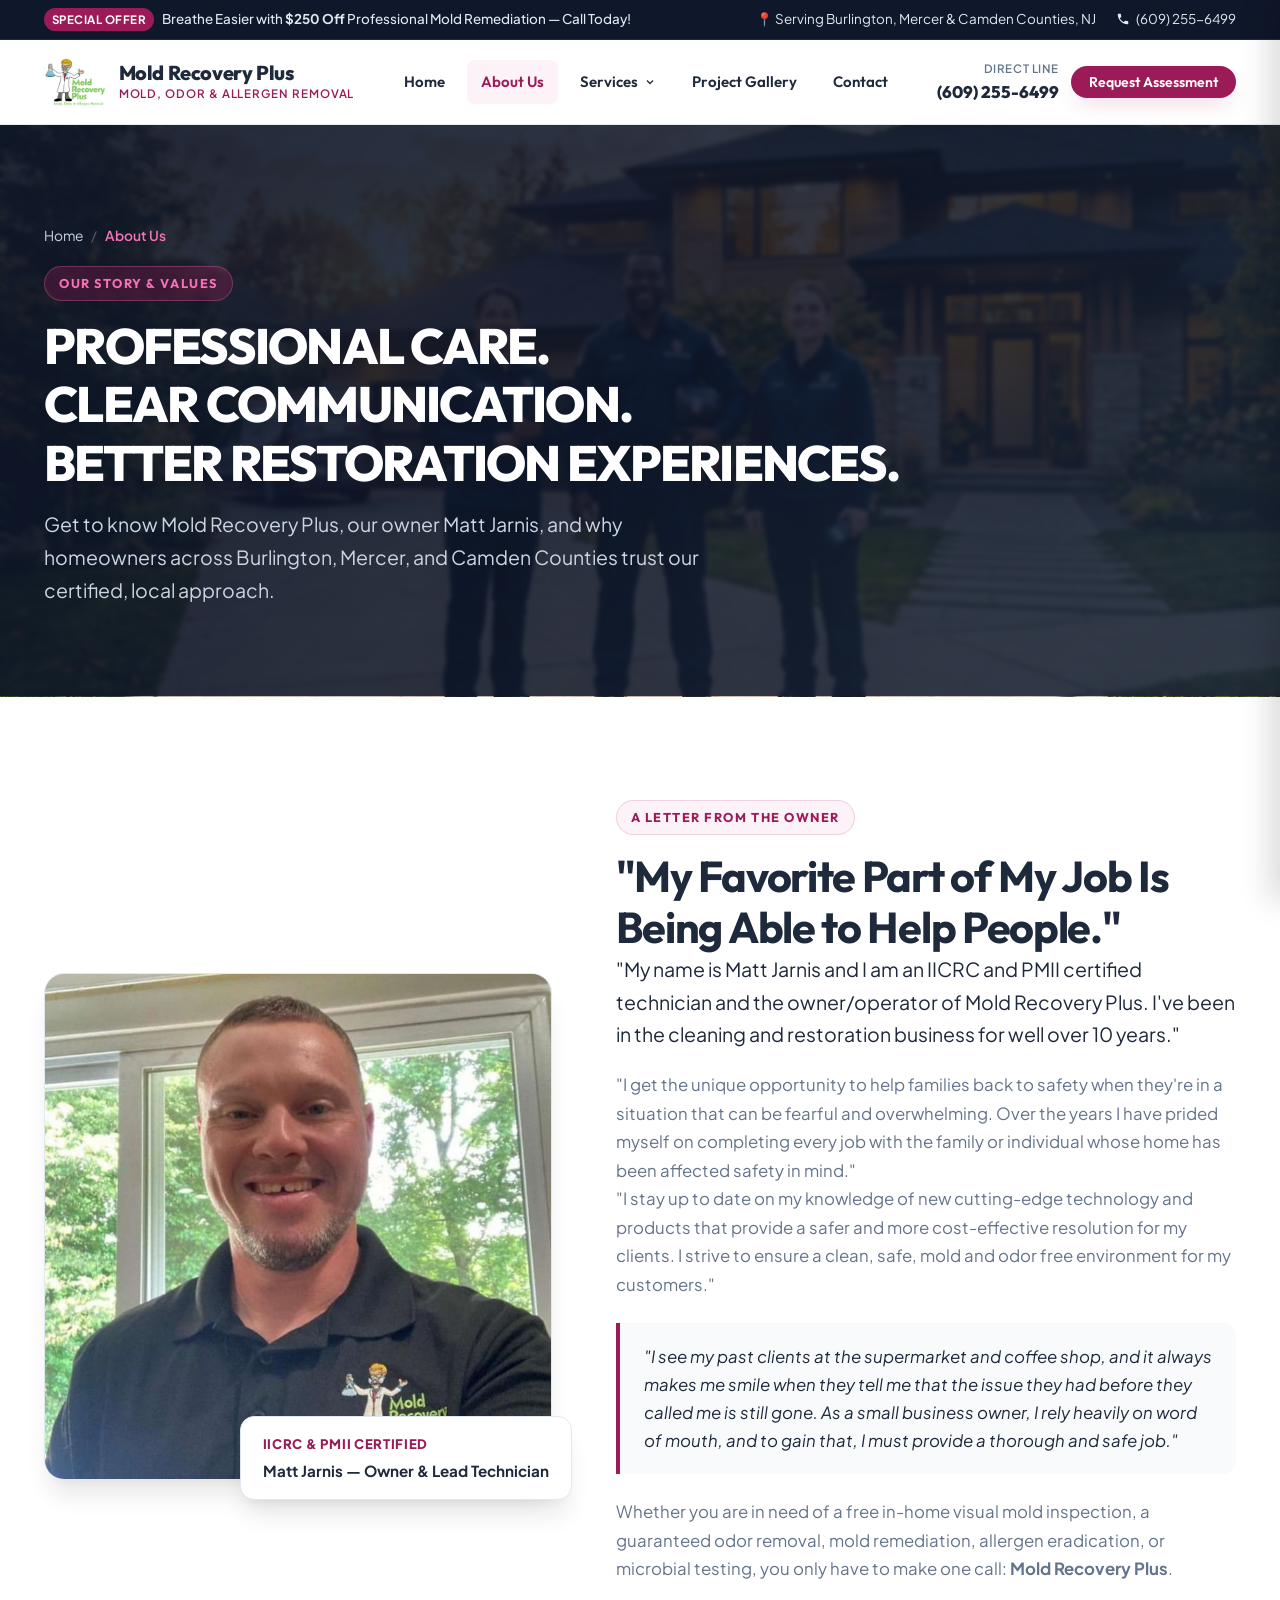
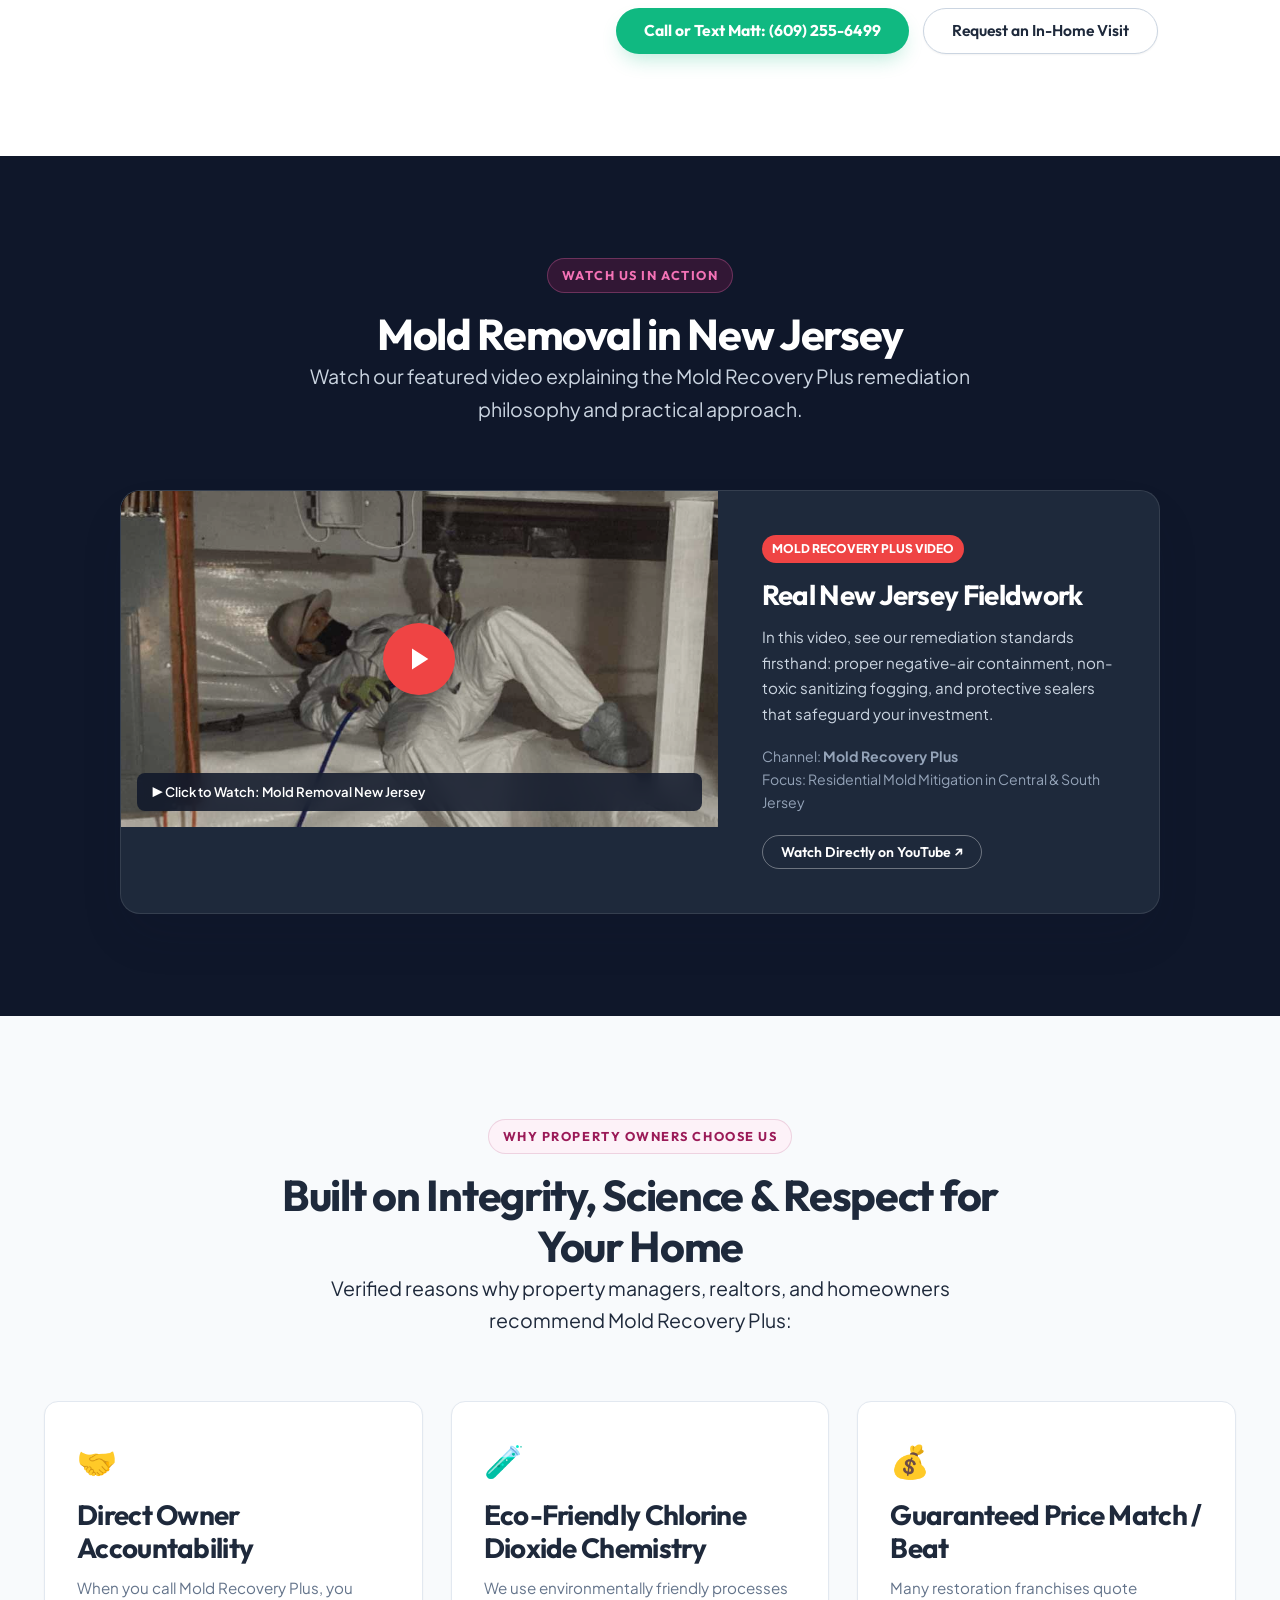
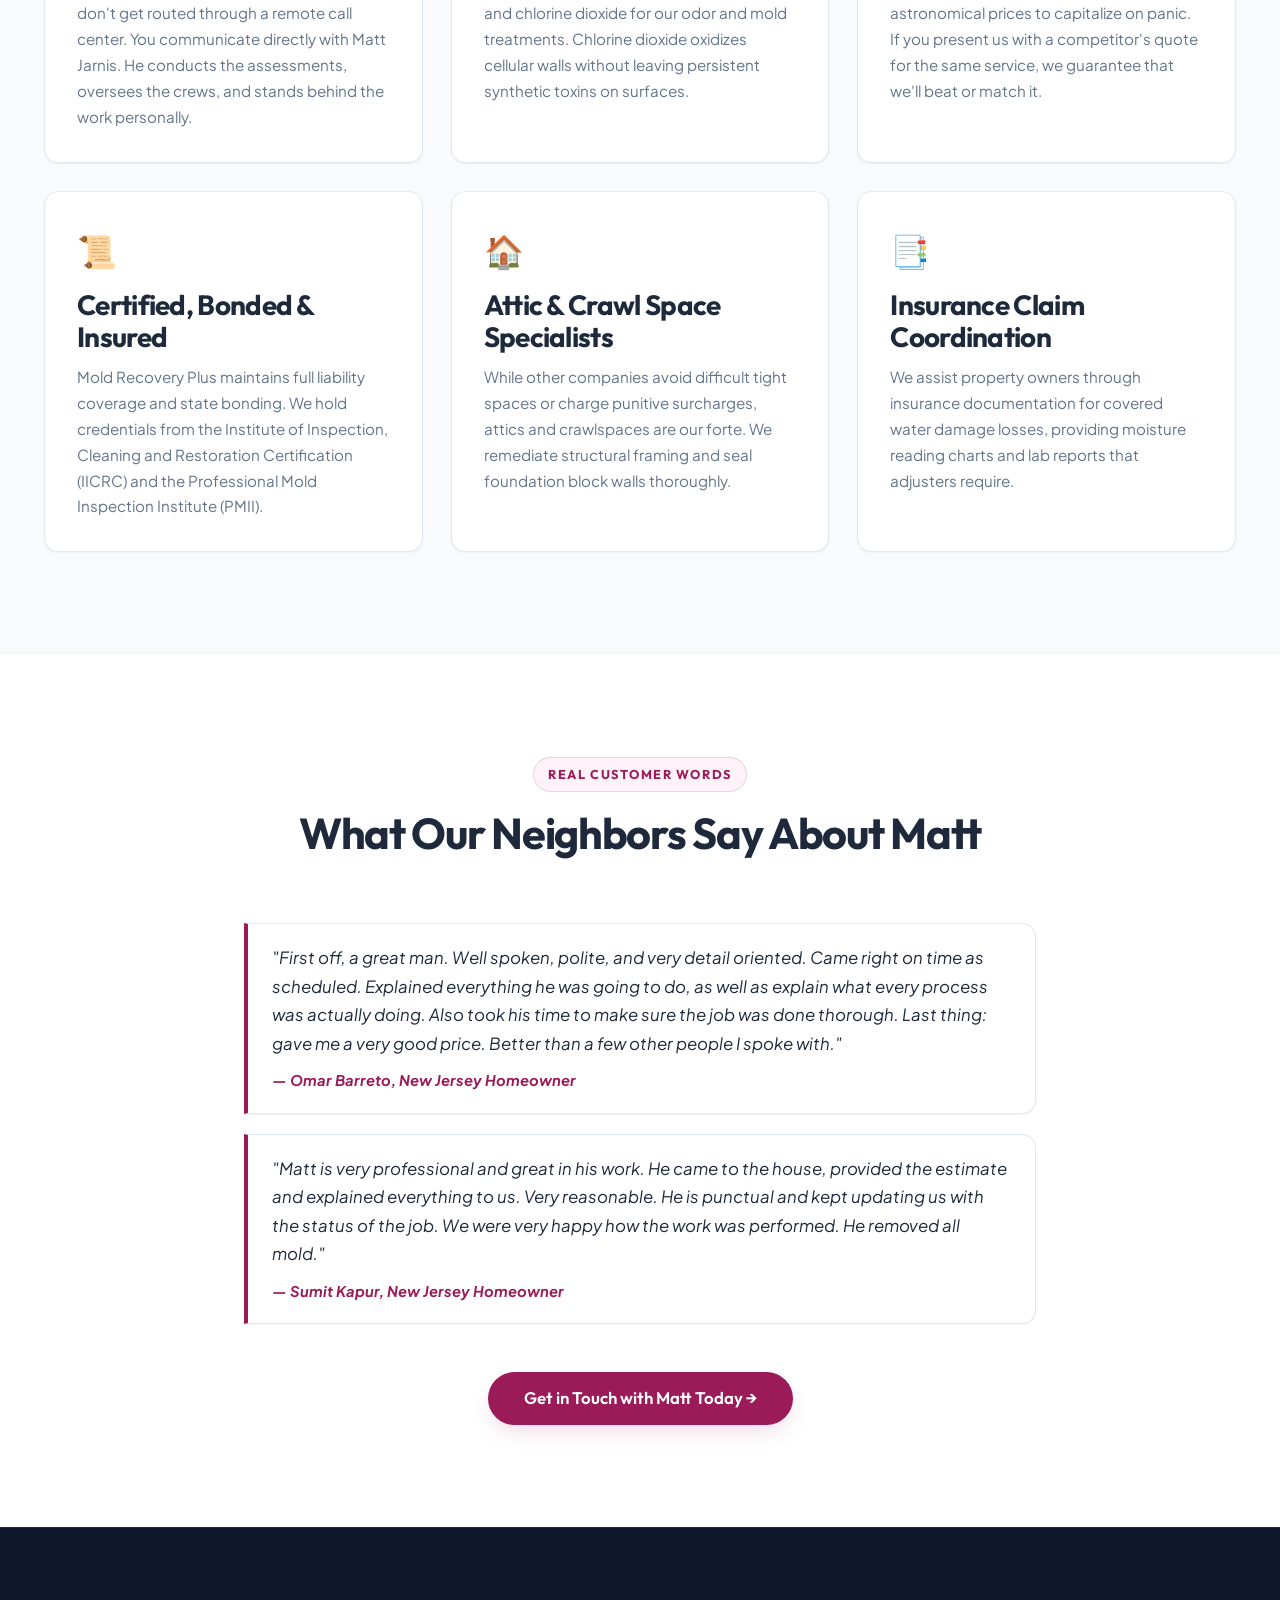
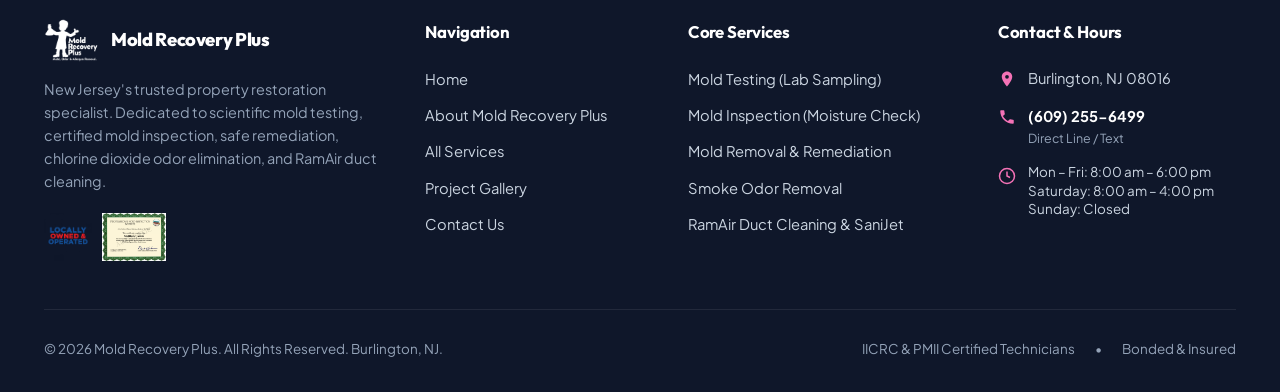
==== commit cc52c4f5: "Changes" ====
--- a/about.html
+++ b/about.html
@@ -264,7 +264,7 @@
         <p class="lead">Verified reasons why property managers, realtors, and homeowners recommend Mold Recovery Plus:</p>
       </div>
 
-      <div style="display: grid; grid-template-columns: repeat(auto-fit, minmax(320px, 1fr)); gap: 28px;">
+      <div style="display: grid; grid-template-columns: repeat(auto-fit, minmax(min(100%, 280px), 1fr)); gap: 28px;">
         <div style="background: #fff; padding: 32px; border-radius: var(--radius-md); border: 1px solid var(--color-border-subtle); box-shadow: var(--shadow-sm);">
           <div style="font-size: 2rem; margin-bottom: 12px;">🤝</div>
           <h3 style="margin-bottom: 10px;">Direct Owner Accountability</h3>
--- a/css/styles.css
+++ b/css/styles.css
@@ -121,19 +121,25 @@
 }
 
 h1 {
-  font-size: clamp(2.4rem, 4.5vw + 1rem, 4.2rem);
+  font-size: clamp(1.65rem, 4.5vw + 0.3rem, 4rem);
   font-weight: 800;
   letter-spacing: -0.035em;
+  word-wrap: break-word;
+  overflow-wrap: break-word;
 }
 
 h2 {
-  font-size: clamp(1.85rem, 3vw + 0.5rem, 2.75rem);
+  font-size: clamp(1.38rem, 3vw + 0.3rem, 2.7rem);
   letter-spacing: -0.03em;
+  word-wrap: break-word;
+  overflow-wrap: break-word;
 }
 
 h3 {
-  font-size: clamp(1.4rem, 1.8vw + 0.4rem, 1.95rem);
+  font-size: clamp(1.2rem, 1.8vw + 0.3rem, 1.95rem);
   font-weight: 700;
+  word-wrap: break-word;
+  overflow-wrap: break-word;
 }
 
 h4 {
@@ -400,42 +406,48 @@
   align-items: center;
   justify-content: space-between;
   height: var(--header-height);
-  gap: 24px;
+  gap: 20px;
 }
 
 .logo-wrapper {
   display: flex;
   align-items: center;
-  gap: 14px;
+  gap: 12px;
   text-decoration: none;
+  min-width: 0;
+  flex-shrink: 0;
 }
 
 .logo-img {
-  height: 52px;
+  height: 50px;
   width: auto;
   object-fit: contain;
+  flex-shrink: 0;
 }
 
 .logo-text {
   display: flex;
   flex-direction: column;
+  white-space: nowrap;
 }
 
 .logo-name {
   font-family: var(--font-display);
   font-weight: 800;
-  font-size: 1.28rem;
+  font-size: 1.25rem;
   color: var(--color-text-main);
   letter-spacing: -0.02em;
-  line-height: 1.1;
+  line-height: 1.15;
+  white-space: nowrap;
 }
 
 .logo-tagline {
-  font-size: 0.73rem;
+  font-size: 0.72rem;
   font-weight: 600;
   text-transform: uppercase;
   color: var(--color-brand-primary);
   letter-spacing: 0.08em;
+  white-space: nowrap;
 }
 
 /* Nav Menu */
@@ -588,7 +600,6 @@
   color: var(--color-brand-primary);
 }
 
-/* Mobile Toggle */
 .mobile-toggle {
   display: none;
   width: 44px;
@@ -599,6 +610,15 @@
   align-items: center;
   justify-content: center;
   color: var(--color-text-main);
+  cursor: pointer;
+  flex-shrink: 0;
+  transition: all var(--transition-fast);
+}
+
+.mobile-toggle:hover {
+  background: var(--color-brand-primary-light);
+  color: var(--color-brand-primary);
+  border-color: rgba(155, 27, 88, 0.2);
 }
 
 /* Mobile Drawer */
@@ -638,10 +658,18 @@
   height: 36px;
   border-radius: 50%;
   background: var(--color-bg-subtle);
+  border: 1px solid var(--color-border-subtle);
   display: flex;
   align-items: center;
   justify-content: center;
   font-size: 1.2rem;
+  cursor: pointer;
+  transition: all var(--transition-fast);
+}
+
+.mobile-drawer-close:hover {
+  background: var(--color-brand-primary-light);
+  color: var(--color-brand-primary);
 }
 
 .mobile-nav-list {
@@ -720,7 +748,7 @@
 .hero {
   position: relative;
   background-color: #0F172A;
-  background-image: linear-gradient(135deg, rgba(15, 23, 42, 0.92) 0%, rgba(15, 23, 42, 0.78) 55%, rgba(30, 41, 59, 0.72) 100%), url('../assets/images/hero-luxury-estate-bg.jpg');
+  background-image: linear-gradient(180deg, rgba(15, 23, 42, 0.90) 0%, rgba(15, 23, 42, 0.84) 50%, rgba(15, 23, 42, 0.94) 100%), url('../assets/images/hero-luxury-estate-bg.jpg');
   background-size: cover;
   background-position: center;
   background-repeat: no-repeat;
@@ -733,11 +761,8 @@
 .hero::before {
   content: '';
   position: absolute;
-  top: 0;
-  right: 0;
-  width: 60%;
-  height: 100%;
-  background: radial-gradient(circle at 80% 20%, rgba(155, 27, 88, 0.28) 0%, transparent 60%);
+  inset: 0;
+  background: radial-gradient(circle at 50% 20%, rgba(13, 148, 136, 0.05) 0%, transparent 70%);
   pointer-events: none;
 }
 
@@ -986,7 +1011,17 @@
 
 .page-hero h1 {
   color: #FFFFFF;
+  font-size: clamp(1.85rem, 3.8vw + 0.5rem, 3.1rem);
+  line-height: 1.18;
   margin-bottom: 16px;
+  word-wrap: break-word;
+}
+
+.page-hero-actions {
+  margin-top: 24px;
+  display: flex;
+  gap: 14px;
+  flex-wrap: wrap;
 }
 
 .page-hero p.lead {
@@ -1178,7 +1213,8 @@
   position: relative;
   width: 100%;
   max-width: 920px;
-  height: 520px;
+  aspect-ratio: 16 / 9;
+  height: auto;
   margin: 0 auto;
   overflow: hidden;
   border-radius: var(--radius-lg);
@@ -1189,24 +1225,6 @@
   touch-action: none;
   cursor: ew-resize;
   background: #0F172A;
-}
-
-@media (max-width: 991px) {
-  .ba-slider-container {
-    height: 440px;
-  }
-}
-
-@media (max-width: 768px) {
-  .ba-slider-container {
-    height: 360px;
-  }
-}
-
-@media (max-width: 480px) {
-  .ba-slider-container {
-    height: 280px;
-  }
 }
 
 /* Base image (AFTER) */
@@ -1264,25 +1282,19 @@
   top: 0;
   bottom: 0;
   left: 50%;
-  width: 4px;
+  width: 3px;
   background: #FFFFFF;
   z-index: 10;
   transform: translateX(-50%);
   cursor: ew-resize;
-  box-shadow: 0 0 16px rgba(0, 0, 0, 0.7);
+  box-shadow: 0 0 12px rgba(0, 0, 0, 0.6);
   pointer-events: auto;
   transition: none;
-}
-
-.ba-handle::before,
-.ba-handle::after {
-  content: '';
-  position: absolute;
-  left: 50%;
-  transform: translateX(-50%);
-  width: 2px;
-  height: 100%;
-  background: rgba(255, 255, 255, 0.9);
+  outline: none;
+}
+
+.ba-handle:focus-visible {
+  box-shadow: 0 0 0 3px var(--color-brand-teal), 0 0 14px rgba(0, 0, 0, 0.7);
 }
 
 .ba-handle-button {
@@ -1290,54 +1302,64 @@
   top: 50%;
   left: 50%;
   transform: translate(-50%, -50%);
-  width: 50px;
-  height: 50px;
-  background: #FFFFFF;
-  color: #0F172A;
+  width: 44px;
+  height: 44px;
+  background: var(--color-brand-primary, #9B1B58);
+  color: #FFFFFF;
   border-radius: 50%;
   display: flex;
   align-items: center;
   justify-content: center;
   font-weight: 800;
-  font-size: 1.2rem;
-  box-shadow: 0 6px 20px rgba(0, 0, 0, 0.45);
-  border: 3px solid var(--color-brand-primary, #0284C7);
+  font-size: 1.1rem;
+  box-shadow: 0 4px 16px rgba(0, 0, 0, 0.4), 0 0 0 3px #FFFFFF;
   pointer-events: none;
   transition: transform 0.15s ease, box-shadow 0.15s ease;
 }
 
-.ba-slider-container:hover .ba-handle-button {
-  transform: translate(-50%, -50%) scale(1.1);
-  box-shadow: 0 8px 26px rgba(2, 132, 199, 0.55);
-}
-
-/* Before / After status badges */
+.ba-slider-container:hover .ba-handle-button,
+.ba-slider-container:active .ba-handle-button {
+  transform: translate(-50%, -50%) scale(1.08);
+  box-shadow: 0 6px 20px rgba(155, 27, 88, 0.5), 0 0 0 4px #FFFFFF;
+}
+
+/* Compact status badges (Non-oval, non-stretching) */
 .ba-badge {
   position: absolute;
-  top: 20px;
+  top: 16px;
+  bottom: auto;
   z-index: 5;
-  padding: 8px 16px;
-  border-radius: var(--radius-full);
-  font-size: 0.76rem;
+  padding: 5px 12px;
+  border-radius: 6px;
+  font-size: 0.72rem;
   font-weight: 800;
   letter-spacing: 0.06em;
   text-transform: uppercase;
   pointer-events: none;
-  box-shadow: 0 4px 14px rgba(0, 0, 0, 0.35);
-  backdrop-filter: blur(8px);
+  display: inline-block;
+  line-height: 1.2;
+  width: auto;
+  height: auto;
+  white-space: nowrap;
+  backdrop-filter: blur(10px);
+  -webkit-backdrop-filter: blur(10px);
+  box-shadow: 0 4px 12px rgba(0, 0, 0, 0.35);
+  transition: opacity 0.2s ease, visibility 0.2s ease;
 }
 
 .ba-badge.before {
-  left: 20px;
-  background: rgba(15, 23, 42, 0.88);
-  color: #F87171;
+  left: 16px;
+  right: auto;
+  background: rgba(15, 23, 42, 0.82);
+  color: #FCA5A5;
   border: 1px solid rgba(248, 113, 113, 0.4);
 }
 
 .ba-badge.after {
-  right: 20px;
-  background: rgba(15, 23, 42, 0.88);
-  color: #38BDF8;
+  right: 16px;
+  left: auto;
+  background: rgba(15, 23, 42, 0.82);
+  color: #7DD3FC;
   border: 1px solid rgba(56, 189, 248, 0.4);
 }
 
@@ -1839,8 +1861,30 @@
 }
 
 /* ==========================================================================
-   INTERACTIVE INQUIRY FORM
+   CONTACT PAGE & INQUIRY FORM
    ========================================================================== */
+.contact-grid {
+  display: grid;
+  grid-template-columns: 1fr;
+  gap: 36px;
+  align-items: flex-start;
+}
+
+@media (min-width: 992px) {
+  .contact-grid {
+    grid-template-columns: 0.9fr 1.1fr;
+    gap: clamp(32px, 5vw, 64px);
+  }
+}
+
+.contact-map-frame {
+  border-radius: var(--radius-lg);
+  overflow: hidden;
+  box-shadow: var(--shadow-xl);
+  height: clamp(320px, 45vh, 450px);
+  border: 1px solid var(--color-border-subtle);
+}
+
 .form-card {
   background: #FFFFFF;
   border-radius: var(--radius-lg);
@@ -1926,92 +1970,6 @@
 }
 
 /* ==========================================================================
-   BEFORE & AFTER INTERACTIVE COMPARISON
-   ========================================================================== */
-.ba-slider-container {
-  position: relative;
-  width: 100%;
-  height: 440px;
-  overflow: hidden;
-  border-radius: var(--radius-lg);
-  box-shadow: var(--shadow-xl);
-  user-select: none;
-}
-
-.ba-slider-container img {
-  position: absolute;
-  top: 0;
-  left: 0;
-  width: 100%;
-  height: 100%;
-  object-fit: cover;
-}
-
-.ba-image-after {
-  z-index: 1;
-}
-
-.ba-image-before {
-  z-index: 2;
-  width: 50%;
-  overflow: hidden;
-  border-right: 3px solid #FFFFFF;
-}
-
-.ba-image-before img {
-  width: 100%;
-  max-width: none;
-  width: 100%; /* controlled via JS clipping */
-}
-
-.ba-handle {
-  position: absolute;
-  top: 0;
-  bottom: 0;
-  left: 50%;
-  width: 4px;
-  background: #FFFFFF;
-  z-index: 3;
-  transform: translateX(-50%);
-  cursor: ew-resize;
-}
-
-.ba-handle-button {
-  position: absolute;
-  top: 50%;
-  left: 50%;
-  transform: translate(-50%, -50%);
-  width: 44px;
-  height: 44px;
-  border-radius: 50%;
-  background: var(--color-brand-primary);
-  color: #FFFFFF;
-  display: flex;
-  align-items: center;
-  justify-content: center;
-  box-shadow: var(--shadow-lg);
-  font-size: 1.1rem;
-}
-
-.ba-badge {
-  position: absolute;
-  bottom: 20px;
-  z-index: 4;
-  background: rgba(15, 23, 42, 0.85);
-  color: #FFFFFF;
-  padding: 6px 14px;
-  border-radius: var(--radius-full);
-  font-size: 0.78rem;
-  font-weight: 700;
-  text-transform: uppercase;
-  letter-spacing: 0.05em;
-  backdrop-filter: blur(4px);
-}
-
-.ba-badge.before { left: 20px; }
-.ba-badge.after { right: 20px; }
-
-/* ==========================================================================
    GALLERY PAGE FILTERS & LIGHTBOX
    ========================================================================== */
 .gallery-filters {
@@ -2171,8 +2129,8 @@
    ========================================================================== */
 .service-detail-grid {
   display: grid;
-  grid-template-columns: 1.25fr 0.75fr;
-  gap: clamp(32px, 5vw, 64px);
+  grid-template-columns: 1fr;
+  gap: 36px;
   align-items: flex-start;
 }
 
@@ -2180,10 +2138,22 @@
   background: #FFFFFF;
   border: 1px solid var(--color-border-subtle);
   border-radius: var(--radius-lg);
-  padding: 32px;
+  padding: 22px 18px;
   box-shadow: var(--shadow-lg);
-  position: sticky;
-  top: 110px;
+  position: static;
+  top: auto;
+}
+
+@media (min-width: 992px) {
+  .service-detail-grid {
+    grid-template-columns: 1.25fr 0.75fr;
+    gap: clamp(32px, 5vw, 64px);
+  }
+  .service-sidebar-card {
+    padding: 32px;
+    position: sticky;
+    top: 110px;
+  }
 }
 
 .process-steps {
@@ -2434,30 +2404,322 @@
 /* ==========================================================================
    RESPONSIVE MEDIA QUERIES
    ========================================================================== */
+
+/* Laptops & Desktops with compact viewports (1025px - 1200px) */
+@media (max-width: 1200px) {
+  .header-inner {
+    gap: 16px;
+  }
+  .nav-menu {
+    gap: 4px;
+  }
+  .nav-link {
+    padding: 8px 10px;
+    font-size: 0.9rem;
+  }
+  .header-phone-number {
+    font-size: 0.95rem;
+  }
+}
+
+@media (max-width: 1100px) {
+  .header-phone {
+    display: none;
+  }
+}
+
+/* Tablets & Small Laptops (769px - 1024px) */
 @media (max-width: 1024px) {
-  .nav-menu { display: none; }
-  .mobile-toggle { display: flex; }
-  .hero-grid { grid-template-columns: 1fr; gap: 40px; }
-  .video-feature-card { grid-template-columns: 1fr; }
-  .owner-story-grid { grid-template-columns: 1fr; gap: 40px; }
-  .footer-grid { grid-template-columns: repeat(2, 1fr); }
-  .insurance-banner { grid-template-columns: 1fr; }
-  .service-detail-grid { grid-template-columns: 1fr; }
-  .span-large { grid-column: span 12; }
-  .span-medium { grid-column: span 6; }
-  .span-wide { grid-column: span 12; }
-  .span-small { grid-column: span 6; }
-}
-
+  :root {
+    --header-height: 76px;
+  }
+  .nav-menu {
+    display: none;
+  }
+  .mobile-toggle {
+    display: inline-flex;
+  }
+  .header-phone {
+    display: none;
+  }
+  .main-header .logo-tagline {
+    display: none;
+  }
+  .hero-grid {
+    grid-template-columns: 1fr;
+    gap: 40px;
+  }
+  .video-feature-card {
+    grid-template-columns: 1fr;
+  }
+  .owner-story-grid {
+    grid-template-columns: 1fr;
+    gap: 40px;
+  }
+  .footer-grid {
+    grid-template-columns: repeat(2, 1fr);
+  }
+  .insurance-banner {
+    grid-template-columns: 1fr;
+  }
+  .service-detail-grid {
+    grid-template-columns: 1fr;
+    gap: 40px;
+  }
+  .service-sidebar-card {
+    position: static;
+    top: auto;
+  }
+  .contact-grid {
+    grid-template-columns: 1fr;
+    gap: 40px;
+  }
+  .span-large {
+    grid-column: span 12;
+  }
+  .span-medium {
+    grid-column: span 6;
+  }
+  .span-wide {
+    grid-column: span 12;
+  }
+  .span-small {
+    grid-column: span 6;
+  }
+}
+
+/* Phablets & Mobile Phones (<= 768px: iPad Mini Portrait, iPhones, Androids) */
 @media (max-width: 768px) {
-  .top-bar-inner { flex-direction: column; text-align: center; gap: 6px; }
-  .top-bar-contacts { display: none; }
-  .header-phone { display: none; }
-  .form-grid { grid-template-columns: 1fr; }
-  .form-group.col-full { grid-column: span 1; }
-  .footer-grid { grid-template-columns: 1fr; }
-  .floating-mobile-call { display: inline-flex; }
-  .span-medium { grid-column: span 12; }
-  .span-small { grid-column: span 12; }
-  .gallery-editorial-item { min-height: 260px; }
-}
+  :root {
+    --header-height: 70px;
+  }
+  .top-bar-inner {
+    flex-direction: column;
+    text-align: center;
+    gap: 4px;
+    padding: 4px 0;
+  }
+  .top-bar-promo {
+    justify-content: center;
+    font-size: 0.78rem;
+    line-height: 1.35;
+    flex-wrap: wrap;
+    text-align: center;
+  }
+  .top-bar-promo .badge {
+    font-size: 0.68rem;
+    padding: 2px 7px;
+  }
+  .top-bar-contacts {
+    display: none;
+  }
+  .main-header .logo-text {
+    display: none;
+  }
+  .logo-img {
+    height: 44px;
+    max-width: 150px;
+  }
+  .header-actions .btn {
+    display: none;
+  }
+  .mobile-toggle {
+    display: inline-flex;
+  }
+
+  /* Page Heroes on Mobile */
+  .page-hero {
+    padding: clamp(48px, 9vw, 64px) 0 clamp(40px, 8vw, 52px);
+  }
+  .page-hero h1 {
+    font-size: clamp(1.6rem, 6.2vw, 2.25rem);
+    line-height: 1.2;
+    margin-bottom: 12px;
+  }
+  .page-hero p.lead {
+    font-size: 1rem;
+    line-height: 1.55;
+  }
+  .page-hero-actions,
+  .page-hero div[style*="flex-wrap"] {
+    flex-direction: column;
+    width: 100%;
+    gap: 12px;
+  }
+  .page-hero-actions .btn,
+  .page-hero div[style*="flex-wrap"] .btn {
+    width: 100%;
+    text-align: center;
+  }
+  .desktop-br {
+    display: none;
+  }
+
+  /* Interactive Before/After Comparison Slider on Mobile */
+  .ba-badge {
+    top: 10px;
+    padding: 4px 8px;
+    font-size: 0.62rem;
+    letter-spacing: 0.03em;
+  }
+  .ba-badge.before {
+    left: 10px;
+  }
+  .ba-badge.after {
+    right: 10px;
+  }
+  .ba-handle-button {
+    width: 38px;
+    height: 38px;
+    font-size: 0.95rem;
+  }
+
+  /* Contact Page & Inquiry Forms */
+  .contact-grid {
+    grid-template-columns: 1fr;
+    gap: 36px;
+  }
+  .contact-map-frame {
+    height: 320px;
+  }
+  .form-card {
+    padding: 22px 18px;
+  }
+  .form-grid {
+    grid-template-columns: 1fr;
+    gap: 14px;
+  }
+  .form-group.col-full {
+    grid-column: span 1;
+  }
+
+  /* Floating and Positioned Cards */
+  .hero-floating-card {
+    left: 10px;
+    bottom: 10px;
+    padding: 12px 16px;
+    max-width: calc(100% - 20px);
+  }
+  .owner-credential-badge {
+    right: 10px;
+    bottom: 10px;
+    padding: 12px 16px;
+  }
+
+  /* Service Pages */
+  .service-detail-grid {
+    grid-template-columns: 1fr;
+    gap: 36px;
+  }
+  .service-sidebar-card {
+    position: static;
+    top: auto;
+    padding: 22px 18px;
+  }
+  .service-equipment-card {
+    padding: 18px;
+    gap: 14px;
+  }
+
+  /* Gallery Page */
+  .gallery-grid {
+    grid-template-columns: 1fr;
+    gap: 18px;
+  }
+  .gallery-filters {
+    gap: 8px;
+    margin-bottom: 24px;
+  }
+  .filter-btn {
+    padding: 8px 14px;
+    font-size: 0.82rem;
+  }
+
+  /* CTA Banner */
+  .cta-banner {
+    padding: 36px 20px;
+  }
+  .cta-banner-actions {
+    flex-direction: column;
+    width: 100%;
+  }
+  .cta-banner-actions .btn {
+    width: 100%;
+    text-align: center;
+  }
+
+  /* Footer & Mobile Call */
+  .footer-grid {
+    grid-template-columns: 1fr;
+  }
+  .floating-mobile-call {
+    display: inline-flex;
+    bottom: 16px;
+    right: 16px;
+    padding: 10px 16px;
+    font-size: 0.85rem;
+  }
+  .span-medium {
+    grid-column: span 12;
+  }
+  .span-small {
+    grid-column: span 12;
+  }
+  .gallery-editorial-item {
+    min-height: 260px;
+  }
+
+  /* Hero Section */
+  .hero-ctas {
+    flex-direction: column;
+    width: 100%;
+  }
+  .hero-ctas .btn {
+    width: 100%;
+  }
+}
+
+/* Extra small mobile screens (<= 480px: Small Androids, iPhones) */
+@media (max-width: 480px) {
+  .service-equipment-card {
+    flex-direction: column;
+    align-items: flex-start;
+  }
+  .process-step-item {
+    gap: 14px;
+  }
+  .process-step-num {
+    width: 40px;
+    height: 40px;
+    font-size: 1rem;
+  }
+}
+
+/* Super compact mobile screens (<= 380px: iPhone SE, older Androids) */
+@media (max-width: 380px) {
+  :root {
+    --header-height: 64px;
+  }
+  .logo-img {
+    height: 38px;
+    max-width: 130px;
+  }
+  .mobile-toggle {
+    width: 40px;
+    height: 40px;
+  }
+  .hero-title {
+    font-size: 1.85rem;
+  }
+  .ba-badge {
+    font-size: 0.58rem;
+    padding: 3px 6px;
+  }
+  .hero-ctas {
+    flex-direction: column;
+    width: 100%;
+  }
+  .hero-ctas .btn {
+    width: 100%;
+  }
+}
